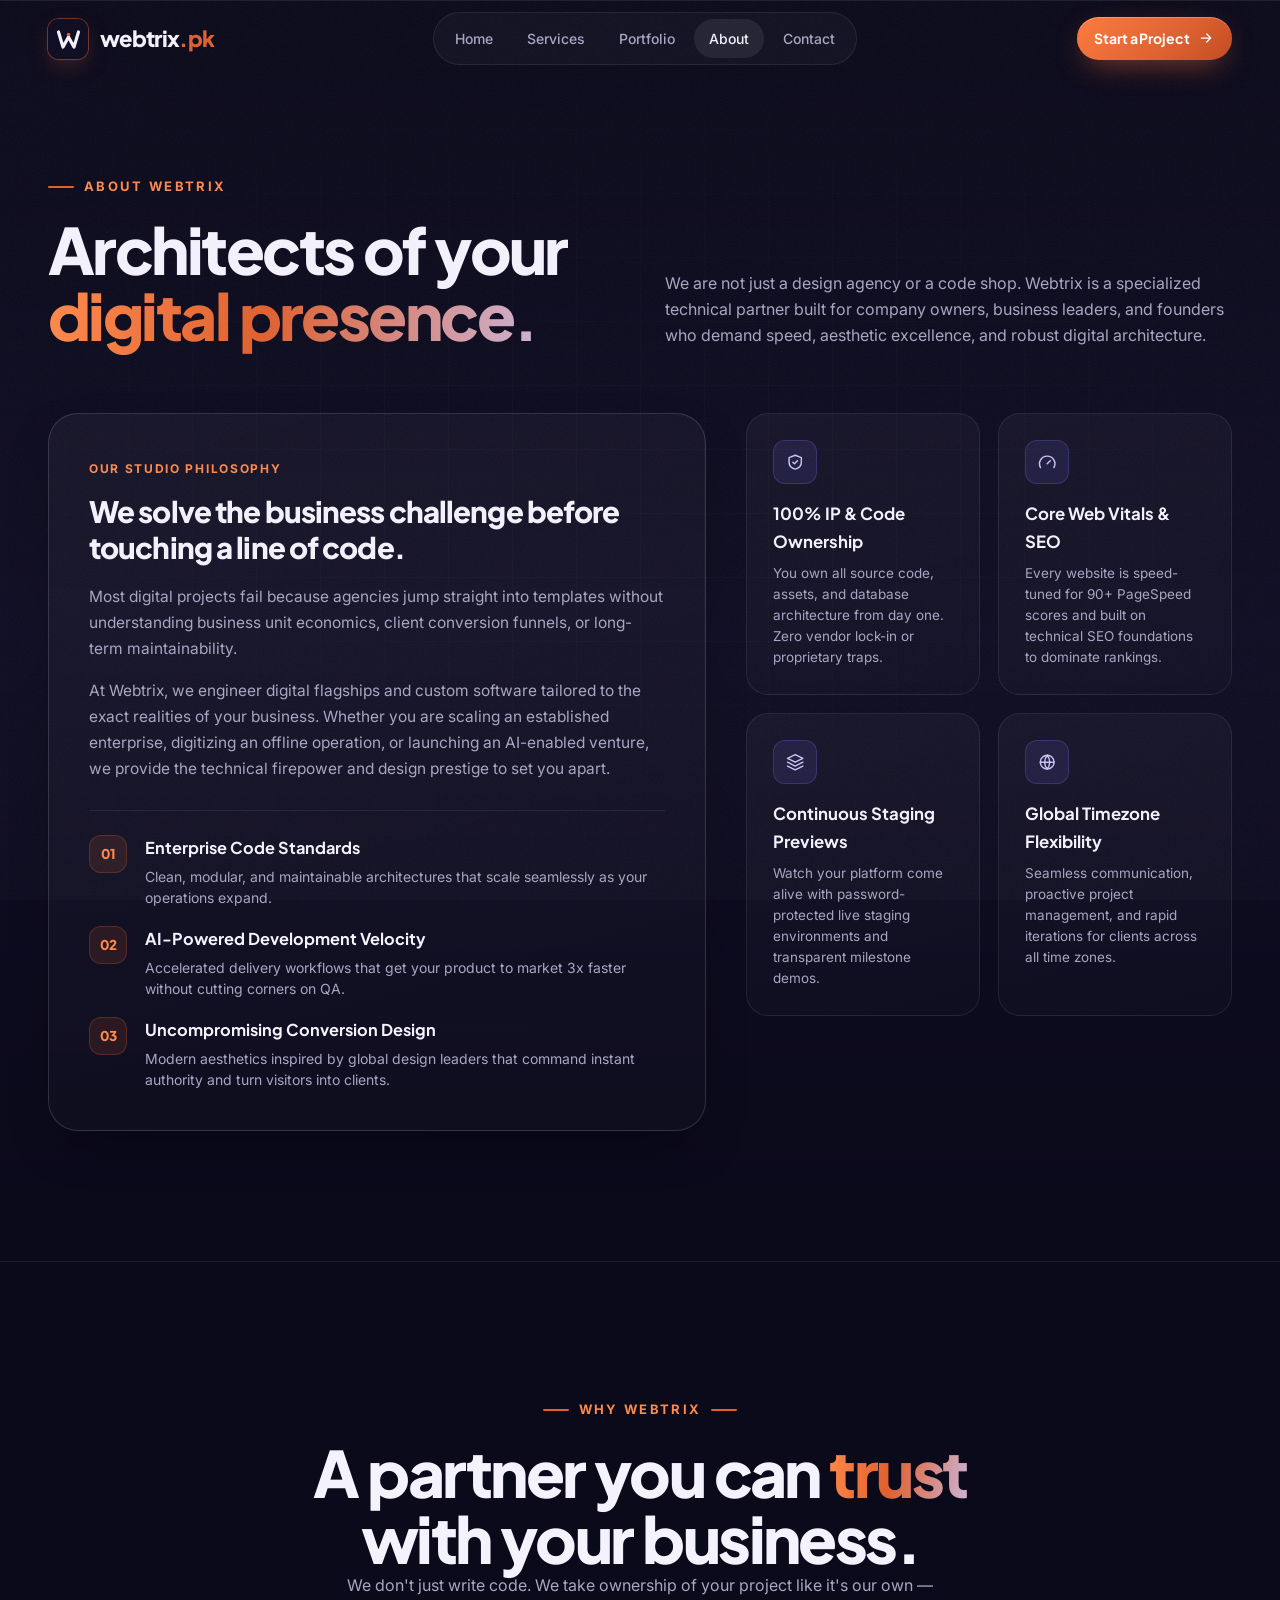
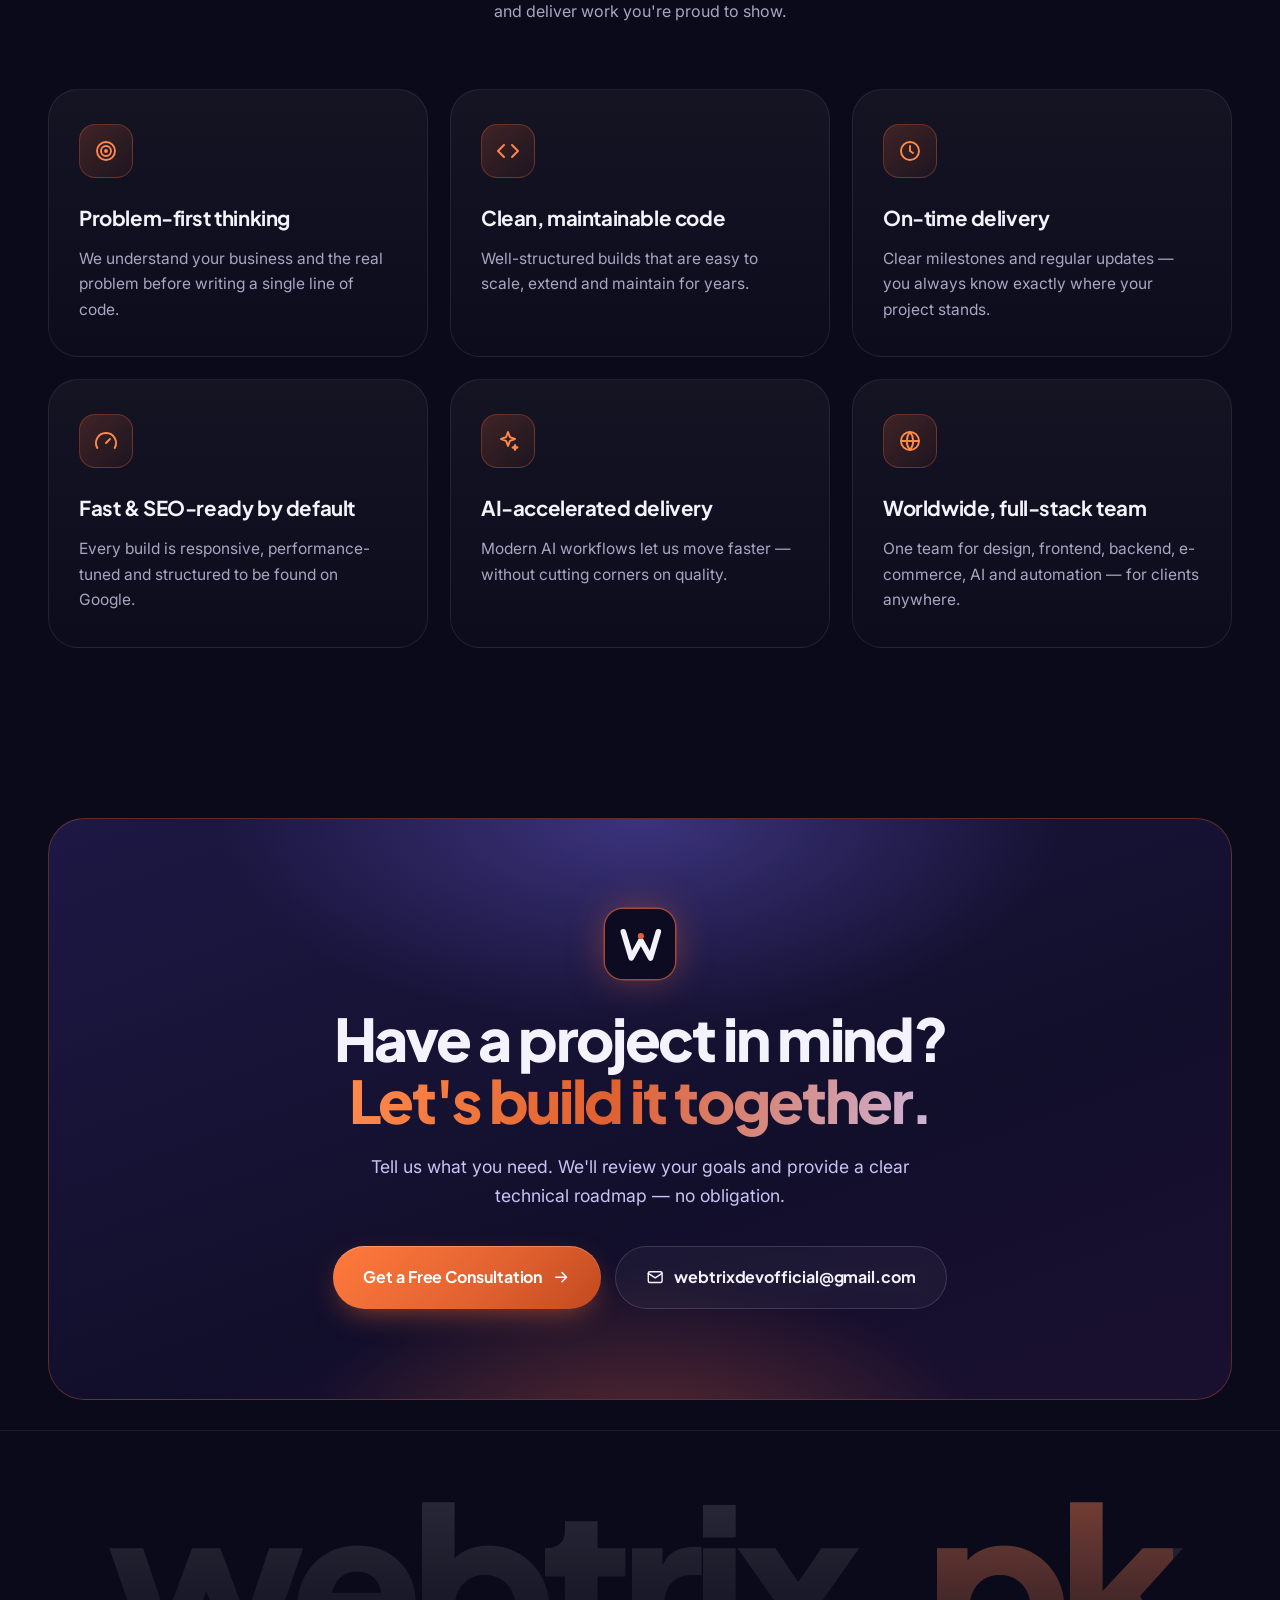
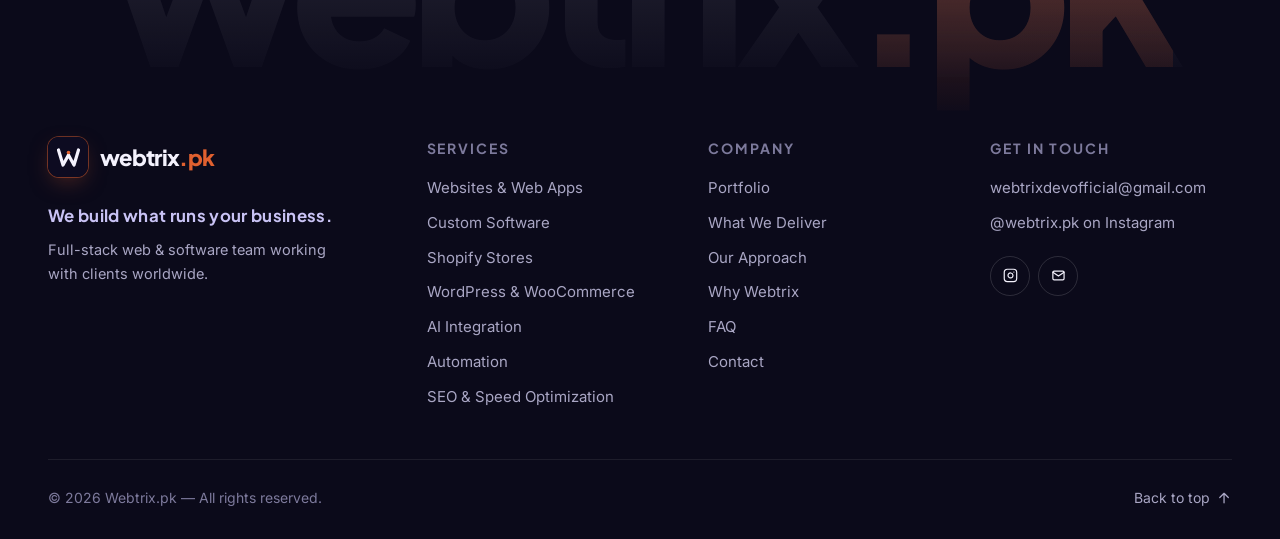
==== about.html @ 84d77b58 "hello" ====
<!DOCTYPE html>
<html lang="en">
<head>
  <meta charset="UTF-8" />
  <meta name="viewport" content="width=device-width, initial-scale=1.0" />
  <title>About Webtrix — Who We Are &amp; How We Work | Webtrix.pk</title>
  <meta name="description" content="Webtrix is a full-stack web, software and AI team from Pakistan serving clients worldwide. Problem-first thinking, clean code and on-time delivery." />
  <meta name="theme-color" content="#0B0A1A" />

  <!-- Open Graph -->
  <meta property="og:title" content="About Webtrix.pk" />
  <meta property="og:description" content="Webtrix is a full-stack web, software and AI team from Pakistan serving clients worldwide. Problem-first thinking, clean code and on-time delivery." />
  <meta property="og:image" content="assets/webtrix-lockup.png" />
  <meta property="og:type" content="website" />

  <link rel="icon" type="image/png" href="assets/webtrix-icon.png" />
  <link rel="apple-touch-icon" href="assets/webtrix-icon.png" />

  <link rel="preconnect" href="https://fonts.googleapis.com" />
  <link rel="preconnect" href="https://fonts.gstatic.com" crossorigin />
  <link href="https://fonts.googleapis.com/css2?family=Inter:wght@400;500;600;700&family=Plus+Jakarta+Sans:wght@500;600;700;800&display=swap" rel="stylesheet" />

  <link rel="stylesheet" href="css/style.css?v=9.0" />

</head>
<body>
  <!-- Reusable SVG symbols -->
  <svg width="0" height="0" style="position:absolute" aria-hidden="true">
    <symbol id="logo" viewBox="0 0 1000 1000">
      <rect width="1000" height="1000" rx="210" fill="#0D0B21" />
      <path d="M262 325 L375 700 L512 450 L650 700 L762 325" fill="none" stroke="#F4F2FD" stroke-width="80" stroke-linecap="round" stroke-linejoin="round" />
      <circle cx="512" cy="387" r="44" fill="#E0602F" />
    </symbol>
    <symbol id="i-check" viewBox="0 0 24 24"><path d="M20 6 9 17l-5-5" /></symbol>
    <symbol id="i-arrow" viewBox="0 0 24 24"><path d="M5 12h14M13 6l6 6-6 6" /></symbol>
    <symbol id="i-arrow-ur" viewBox="0 0 24 24"><path d="M7 17 17 7M8 7h9v9" /></symbol>
    <symbol id="i-web" viewBox="0 0 24 24"><rect x="2" y="4" width="20" height="13" rx="2" /><path d="M8 21h8M12 17v4" /></symbol>
    <symbol id="i-code" viewBox="0 0 24 24"><path d="m16 18 6-6-6-6M8 6l-6 6 6 6" /></symbol>
    <symbol id="i-bag" viewBox="0 0 24 24"><path d="M6 2 3 6v14a2 2 0 0 0 2 2h14a2 2 0 0 0 2-2V6l-3-4z" /><path d="M3 6h18M16 10a4 4 0 0 1-8 0" /></symbol>
    <symbol id="i-layout" viewBox="0 0 24 24"><rect x="3" y="3" width="18" height="18" rx="2" /><path d="M3 9h18M9 21V9" /></symbol>
    <symbol id="i-ai" viewBox="0 0 24 24"><path d="M12 3l1.9 5.1L19 10l-5.1 1.9L12 17l-1.9-5.1L5 10l5.1-1.9z" /><path d="M19 16l.7 1.8 1.8.7-1.8.7L19 21l-.7-1.8-1.8-.7 1.8-.7z" /></symbol>
    <symbol id="i-zap" viewBox="0 0 24 24"><path d="M13 2 3 14h9l-1 8 10-12h-9l1-8z" /></symbol>
    <symbol id="i-gauge" viewBox="0 0 24 24"><path d="M12 14l4-4" /><path d="M3.3 19a10 10 0 1 1 17.4 0" /></symbol>
    <symbol id="i-target" viewBox="0 0 24 24"><circle cx="12" cy="12" r="9" /><circle cx="12" cy="12" r="5" /><circle cx="12" cy="12" r="1" /></symbol>
    <symbol id="i-clock" viewBox="0 0 24 24"><circle cx="12" cy="12" r="9" /><path d="M12 7v5l3 2" /></symbol>
    <symbol id="i-globe" viewBox="0 0 24 24"><circle cx="12" cy="12" r="9" /><path d="M3 12h18M12 3a14 14 0 0 1 0 18M12 3a14 14 0 0 0 0 18" /></symbol>
    <symbol id="i-shield" viewBox="0 0 24 24"><path d="M12 3 4 6v6c0 5 3.5 8 8 9 4.5-1 8-4 8-9V6z" /><path d="m9 12 2 2 4-4" /></symbol>
    <symbol id="i-rocket" viewBox="0 0 24 24"><path d="M5 15c-1.5 1.5-2 5-2 5s3.5-.5 5-2" /><path d="M9 12a17 17 0 0 1 9-9c1 0 3 2 3 3a17 17 0 0 1-9 9z" /><path d="M9 12H5l2-4h5M12 15v4l4-2v-5" /></symbol>
    <symbol id="i-chat" viewBox="0 0 24 24"><path d="M21 12a8 8 0 0 1-11.6 7.1L4 20l1-4.6A8 8 0 1 1 21 12z" /></symbol>
    <symbol id="i-mail" viewBox="0 0 24 24"><rect x="3" y="5" width="18" height="14" rx="2" /><path d="m3 7 9 6 9-6" /></symbol>
    <symbol id="i-pin" viewBox="0 0 24 24"><path d="M12 22s7-6.5 7-12a7 7 0 1 0-14 0c0 5.5 7 12 7 12z" /><circle cx="12" cy="10" r="2.5" /></symbol>
    <symbol id="i-plus" viewBox="0 0 24 24"><path d="M12 5v14M5 12h14" /></symbol>
    <symbol id="i-layers" viewBox="0 0 24 24"><path d="m12 2 10 5-10 5L2 7z" /><path d="m2 17 10 5 10-5M2 12l10 5 10-5" /></symbol>
    <symbol id="i-instagram" viewBox="0 0 24 24"><rect x="2" y="2" width="20" height="20" rx="5" ry="5" /><path d="M16 11.37A4 4 0 1 1 12.63 8 4 4 0 0 1 16 11.37z" /><line x1="17.5" y1="6.5" x2="17.51" y2="6.5" /></symbol>
  </svg>

  <div class="noise" aria-hidden="true"></div>
  <div class="cursor-glow" aria-hidden="true"></div>

  <!-- ================= NAVIGATION ================= -->
  <header class="nav" id="nav">
    <div class="container nav-inner">
      <a href="index.html" class="brand" aria-label="Webtrix.pk home">
        <svg class="brand-mark"><use href="#logo" /></svg>
        <span class="brand-name">webtrix<span class="accent">.pk</span></span>
      </a>

      <nav class="nav-links" aria-label="Primary">
        <a href="index.html">Home</a>
        <a href="services.html">Services</a>
        <a href="portfolio.html">Portfolio</a>
        <a href="about.html" class="active" aria-current="page">About</a>
        <a href="contact.html">Contact</a>
      </nav>

      <a href="contact.html" class="btn btn-primary btn-sm nav-cta magnetic">
        Start a Project
        <svg class="i"><use href="#i-arrow" /></svg>
      </a>

      <button class="menu-toggle" id="menuToggle" aria-label="Open menu" aria-expanded="false" aria-controls="mobileMenu">
        <span></span><span></span>
      </button>
    </div>
  </header>

  <!-- Mobile menu -->
  <div class="mobile-menu" id="mobileMenu" aria-hidden="true">
    <nav aria-label="Mobile">
      <a href="index.html"><span>01</span>Home</a>
      <a href="services.html"><span>02</span>Services</a>
      <a href="portfolio.html"><span>03</span>Portfolio</a>
      <a href="about.html" class="active" aria-current="page"><span>04</span>About Us</a>
      <a href="contact.html"><span>05</span>Contact</a>
    </nav>
    <a href="contact.html" class="btn btn-primary btn-lg">Start Your Project <svg class="i"><use href="#i-arrow" /></svg></a>
  </div>

  <main id="top">
    <!-- ================= ABOUT / INTRODUCTION ================= -->
    <section class="section page-top about-section" id="about">
      <div class="hero-bg page-bg" aria-hidden="true">
        <div class="aurora-beam"></div>
        <div class="grid-lines"></div>
        <div class="hero-radial-mask"></div>
      </div>
      <div class="container">
        <div class="section-head split">
          <div>
            <span class="kicker reveal">About Webtrix</span>
            <h1 class="section-title reveal" data-delay="1">Architects of your <span class="text-gradient">digital presence.</span></h1>
          </div>
          <p class="section-lead reveal" data-delay="2">
            We are not just a design agency or a code shop. Webtrix is a specialized technical partner built for company owners, business leaders, and founders who demand speed, aesthetic excellence, and robust digital architecture.
          </p>
        </div>

        <div class="about-grid">
          <div class="about-story reveal">
            <div class="story-tag">Our Studio Philosophy</div>
            <h3>We solve the business challenge before touching a line of code.</h3>
            <p>
              Most digital projects fail because agencies jump straight into templates without understanding business unit economics, client conversion funnels, or long-term maintainability.
            </p>
            <p>
              At Webtrix, we engineer digital flagships and custom software tailored to the exact realities of your business. Whether you are scaling an established enterprise, digitizing an offline operation, or launching an AI-enabled venture, we provide the technical firepower and design prestige to set you apart.
            </p>

            <div class="about-pillars">
              <div class="pillar-item">
                <div class="pillar-num">01</div>
                <div>
                  <strong>Enterprise Code Standards</strong>
                  <p>Clean, modular, and maintainable architectures that scale seamlessly as your operations expand.</p>
                </div>
              </div>
              <div class="pillar-item">
                <div class="pillar-num">02</div>
                <div>
                  <strong>AI-Powered Development Velocity</strong>
                  <p>Accelerated delivery workflows that get your product to market 3x faster without cutting corners on QA.</p>
                </div>
              </div>
              <div class="pillar-item">
                <div class="pillar-num">03</div>
                <div>
                  <strong>Uncompromising Conversion Design</strong>
                  <p>Modern aesthetics inspired by global design leaders that command instant authority and turn visitors into clients.</p>
                </div>
              </div>
            </div>
          </div>

          <div class="about-cards reveal" data-delay="1">
            <div class="about-card">
              <div class="ac-icon"><svg class="i"><use href="#i-shield" /></svg></div>
              <h4>100% IP &amp; Code Ownership</h4>
              <p>You own all source code, assets, and database architecture from day one. Zero vendor lock-in or proprietary traps.</p>
            </div>
            <div class="about-card">
              <div class="ac-icon"><svg class="i"><use href="#i-gauge" /></svg></div>
              <h4>Core Web Vitals &amp; SEO</h4>
              <p>Every website is speed-tuned for 90+ PageSpeed scores and built on technical SEO foundations to dominate rankings.</p>
            </div>
            <div class="about-card">
              <div class="ac-icon"><svg class="i"><use href="#i-layers" /></svg></div>
              <h4>Continuous Staging Previews</h4>
              <p>Watch your platform come alive with password-protected live staging environments and transparent milestone demos.</p>
            </div>
            <div class="about-card">
              <div class="ac-icon"><svg class="i"><use href="#i-globe" /></svg></div>
              <h4>Global Timezone Flexibility</h4>
              <p>Seamless communication, proactive project management, and rapid iterations for clients across all time zones.</p>
            </div>
          </div>
        </div>
      </div>
    </section>

    <!-- ================= WHY WEBTRIX ================= -->
    <section class="section why" id="why">
      <div class="container">
        <div class="section-head center">
          <span class="kicker reveal">Why Webtrix</span>
          <h2 class="section-title reveal" data-delay="1">A partner you can <span class="text-gradient">trust</span><br />with your business.</h2>
          <p class="section-lead reveal" data-delay="2">We don't just write code. We take ownership of your project like it's our own — and deliver work you're proud to show.</p>
        </div>

        <div class="why-grid">
          <div class="why-card reveal">
            <div class="why-icon"><svg class="i"><use href="#i-target" /></svg></div>
            <h3>Problem-first thinking</h3>
            <p>We understand your business and the real problem before writing a single line of code.</p>
          </div>
          <div class="why-card reveal" data-delay="1">
            <div class="why-icon"><svg class="i"><use href="#i-code" /></svg></div>
            <h3>Clean, maintainable code</h3>
            <p>Well-structured builds that are easy to scale, extend and maintain for years.</p>
          </div>
          <div class="why-card reveal" data-delay="2">
            <div class="why-icon"><svg class="i"><use href="#i-clock" /></svg></div>
            <h3>On-time delivery</h3>
            <p>Clear milestones and regular updates — you always know exactly where your project stands.</p>
          </div>
          <div class="why-card reveal">
            <div class="why-icon"><svg class="i"><use href="#i-gauge" /></svg></div>
            <h3>Fast &amp; SEO-ready by default</h3>
            <p>Every build is responsive, performance-tuned and structured to be found on Google.</p>
          </div>
          <div class="why-card reveal" data-delay="1">
            <div class="why-icon"><svg class="i"><use href="#i-ai" /></svg></div>
            <h3>AI-accelerated delivery</h3>
            <p>Modern AI workflows let us move faster — without cutting corners on quality.</p>
          </div>
          <div class="why-card reveal" data-delay="2">
            <div class="why-icon"><svg class="i"><use href="#i-globe" /></svg></div>
            <h3>Worldwide, full-stack team</h3>
            <p>One team for design, frontend, backend, e-commerce, AI and automation — for clients anywhere.</p>
          </div>
        </div>
      </div>
    </section>

    <!-- ================= CTA BAND ================= -->
    <section class="cta-band">
      <div class="container">
        <div class="cta-box reveal">
          <div class="cta-glow" aria-hidden="true"></div>
          <svg class="cta-logo" aria-hidden="true"><use href="#logo" /></svg>
          <h2>Have a project in mind?<br /><span class="text-gradient">Let's build it together.</span></h2>
          <p>Tell us what you need. We'll review your goals and provide a clear technical roadmap — no obligation.</p>
          <div class="cta-actions">
            <a href="contact.html" class="btn btn-primary btn-lg magnetic">Get a Free Consultation <svg class="i"><use href="#i-arrow" /></svg></a>
            <a href="mailto:webtrixdevofficial@gmail.com" class="btn btn-ghost btn-lg"><svg class="i"><use href="#i-mail" /></svg> webtrixdevofficial@gmail.com</a>
          </div>
        </div>
      </div>
    </section>
  </main>

  <a href="contact.html" class="btn btn-primary btn-lg mobile-cta">Start Your Project <svg class="i"><use href="#i-arrow" /></svg></a>

  <!-- ================= FOOTER ================= -->
  <footer class="footer">
    <div class="container">
      <div class="footer-big" aria-hidden="true">webtrix<span>.pk</span></div>

      <div class="footer-grid">
        <div class="footer-brand">
          <a href="index.html" class="brand">
            <svg class="brand-mark"><use href="#logo" /></svg>
            <span class="brand-name">webtrix<span class="accent">.pk</span></span>
          </a>
          <p class="footer-tagline">We build what runs your business.</p>
          <p class="footer-text">Full-stack web &amp; software team working with clients worldwide.</p>
        </div>

        <div class="footer-col">
          <h4>Services</h4>
          <a href="services.html#svc-web">Websites &amp; Web Apps</a>
          <a href="services.html#svc-software">Custom Software</a>
          <a href="services.html#svc-shopify">Shopify Stores</a>
          <a href="services.html#svc-wordpress">WordPress &amp; WooCommerce</a>
          <a href="services.html#svc-ai">AI Integration</a>
          <a href="services.html#svc-automation">Automation</a>
          <a href="services.html#svc-seo">SEO &amp; Speed Optimization</a>
        </div>

        <div class="footer-col">
          <h4>Company</h4>
          <a href="portfolio.html">Portfolio</a>
          <a href="index.html#deliver">What We Deliver</a>
          <a href="services.html#approach">Our Approach</a>
          <a href="#why">Why Webtrix</a>
          <a href="contact.html#faq">FAQ</a>
          <a href="contact.html">Contact</a>
        </div>

        <div class="footer-col">
          <h4>Get in touch</h4>
          <a href="mailto:webtrixdevofficial@gmail.com">webtrixdevofficial@gmail.com</a>
          <a href="https://www.instagram.com/webtrix.pk?utm_source=ig_web_button_share_sheet&amp;stkn=ZDNlZDc0MzIxNw==" target="_blank" rel="noopener">@webtrix.pk on Instagram</a>
          <div class="socials">
            <a href="https://www.instagram.com/webtrix.pk?utm_source=ig_web_button_share_sheet&amp;stkn=ZDNlZDc0MzIxNw==" target="_blank" rel="noopener" aria-label="Webtrix on Instagram"><svg class="i"><use href="#i-instagram" /></svg></a>
            <a href="mailto:webtrixdevofficial@gmail.com" aria-label="Email Webtrix"><svg class="i"><use href="#i-mail" /></svg></a>
          </div>
        </div>
      </div>

      <div class="footer-bottom">
        <p>© <span id="year">2026</span> Webtrix.pk — All rights reserved.</p>
        <a href="#top" class="to-top">Back to top <svg class="i"><use href="#i-arrow-ur" /></svg></a>
      </div>
    </div>
  </footer>

  <!-- ================= DIRECT EMAIL ACTION MODAL ================= -->
  <div class="email-modal" id="emailModal" role="dialog" aria-modal="true" aria-labelledby="emTitle" aria-hidden="true">
    <div class="em-backdrop" id="emBackdrop"></div>
    <div class="em-dialog">
      <button class="em-close" id="emClose" aria-label="Close dialog">
        <svg class="i"><use href="#i-plus" /></svg>
      </button>

      <div class="em-header">
        <div class="em-icon">
          <svg class="i"><use href="#i-mail" /></svg>
        </div>
        <h3 id="emTitle">Contact Webtrix via Email</h3>
        <p class="em-email-text" id="emTargetEmail">webtrixdevofficial@gmail.com</p>
      </div>

      <div class="em-options">
        <a id="emGmailBtn" href="https://mail.google.com/mail/?view=cm&fs=1&to=webtrixdevofficial@gmail.com&su=Project%20Inquiry%20%E2%80%94%20Webtrix.pk" target="_blank" rel="noopener" class="em-btn em-btn-primary">
          <div class="em-btn-icon-wrap gmail">
            <svg class="em-btn-icon" viewBox="0 0 24 24" fill="currentColor"><path d="M20 4H4c-1.1 0-1.99.9-1.99 2L2 18c0 1.1.9 2 2 2h16c1.1 0 2-.9 2-2V6c0-1.1-.9-2-2-2zm0 4l-8 5-8-5V6l8 5 8-5v2z"/></svg>
          </div>
          <div class="em-btn-body">
            <strong>Open in Gmail (Web)</strong>
            <small>Directly compose message in your browser</small>
          </div>
          <svg class="i em-arrow"><use href="#i-arrow" /></svg>
        </a>

        <button type="button" id="emCopyBtn" class="em-btn em-btn-secondary">
          <div class="em-btn-icon-wrap copy">
            <svg class="em-btn-icon" viewBox="0 0 24 24" fill="none" stroke="currentColor" stroke-width="2"><rect x="9" y="9" width="13" height="13" rx="2" ry="2"></rect><path d="M5 15H4a2 2 0 0 1-2-2V4a2 2 0 0 1 2-2h9a2 2 0 0 1 2 2v1"></path></svg>
          </div>
          <div class="em-btn-body">
            <strong id="emCopyText">Copy Email Address</strong>
            <small>webtrixdevofficial@gmail.com</small>
          </div>
          <span class="copy-badge" id="emCopyBadge">Copy</span>
        </button>

        <a id="emDefaultBtn" href="mailto:webtrixdevofficial@gmail.com" class="em-btn em-btn-ghost">
          <div class="em-btn-icon-wrap client">
            <svg class="em-btn-icon" viewBox="0 0 24 24" fill="none" stroke="currentColor" stroke-width="2"><path d="M4 4h16c1.1 0 2 .9 2 2v12c0 1.1-.9 2-2 2H4c-1.1 0-2-.9-2-2V6c0-1.1.9-2 2-2z"></path><polyline points="22,6 12,13 2,6"></polyline></svg>
          </div>
          <div class="em-btn-body">
            <strong>Open Desktop Email Client</strong>
            <small>Outlook, Windows Mail, or Apple Mail</small>
          </div>
          <svg class="i em-arrow"><use href="#i-arrow" /></svg>
        </a>
      </div>
    </div>
  </div>

  <script src="js/main.js?v=9.0"></script>
</body>
</html>
---- css/style.css ----
/* =========================================================
   Webtrix.pk — Agency Website
   Brand: deep navy · off-white · signature orange · violet glow
   ========================================================= */

:root {
  --bg: #0B0A1A;
  --bg-2: #100E24;
  --bg-3: #15122E;
  --surface: rgba(255, 255, 255, 0.035);
  --surface-2: rgba(255, 255, 255, 0.06);
  --border: rgba(255, 255, 255, 0.08);
  --border-2: rgba(255, 255, 255, 0.14);

  --text: #F4F2FD;
  --muted: #A9A6C4;
  --muted-2: #7D7A9C;
  --lilac: #C9C3F5;

  --orange: #E0602F;
  --orange-2: #FF8A4C;
  --violet: #7B6CF6;
  --violet-deep: #2E2A6B;

  --grad: linear-gradient(100deg, #FF8A4C 0%, #E0602F 45%, #C9C3F5 110%);
  --grad-btn: linear-gradient(135deg, #FF7A3D 0%, #E0602F 60%, #C24A1F 100%);

  --radius: 22px;
  --radius-lg: 30px;
  --container: 1240px;

  --f-head: "Plus Jakarta Sans", "Inter", system-ui, sans-serif;
  --f-body: "Inter", system-ui, -apple-system, "Segoe UI", sans-serif;

  --ease: cubic-bezier(.2, .7, .2, 1);
  --nav-h: 78px;
}

*, *::before, *::after { box-sizing: border-box; margin: 0; padding: 0; }

html { scroll-behavior: smooth; scroll-padding-top: calc(var(--nav-h) + 16px); }

body {
  font-family: var(--f-body);
  background: var(--bg);
  color: var(--text);
  font-size: 16px;
  line-height: 1.65;
  -webkit-font-smoothing: antialiased;
  overflow-x: hidden;
}

img, svg { display: block; max-width: 100%; }
a { color: inherit; text-decoration: none; }
button { font: inherit; color: inherit; background: none; border: 0; cursor: pointer; }
ul { list-style: none; }

::selection { background: var(--orange); color: #fff; }

.container { width: 100%; max-width: var(--container); margin: 0 auto; padding: 0 28px; }

.i {
  width: 1.15em; height: 1.15em; flex-shrink: 0;
  fill: none; stroke: currentColor; stroke-width: 1.9;
  stroke-linecap: round; stroke-linejoin: round;
}

.text-gradient {
  background: var(--grad);
  -webkit-background-clip: text; background-clip: text;
  color: transparent;
}

.accent { color: var(--orange); }

/* Grain overlay */
.noise {
  position: fixed; inset: 0; pointer-events: none; z-index: 1000; opacity: .05;
  background-image: url("data:image/svg+xml;utf8,<svg xmlns='http://www.w3.org/2000/svg' width='160' height='160'><filter id='n'><feTurbulence type='fractalNoise' baseFrequency='.85' numOctaves='3' stitchTiles='stitch'/></filter><rect width='100%' height='100%' filter='url(%23n)'/></svg>");
}

/* Cursor glow (desktop) */
.cursor-glow {
  position: fixed; top: 0; left: 0; width: 520px; height: 520px; border-radius: 50%;
  pointer-events: none; z-index: 0; opacity: 0; transition: opacity .4s;
  background: radial-gradient(circle, rgba(123, 108, 246, .13) 0%, transparent 60%);
  transform: translate(-50%, -50%);
}
body.has-cursor .cursor-glow { opacity: 1; }

/* ================= BUTTONS ================= */
.btn {
  display: inline-flex; align-items: center; justify-content: center; gap: .6em;
  font-family: var(--f-head); font-weight: 700; letter-spacing: -.005em;
  padding: .95em 1.6em; border-radius: 999px; font-size: 15px;
  transition: transform .35s var(--ease), box-shadow .35s var(--ease), background .3s, border-color .3s, color .3s;
  white-space: nowrap; position: relative; isolation: isolate;
}
.btn .i { transition: transform .35s var(--ease); }
.btn:hover .i { transform: translateX(4px); }
.btn-sm { padding: .72em 1.25em; font-size: 14px; }
.btn-lg { padding: 1.1em 1.9em; font-size: 16px; }
.btn-block { width: 100%; }

.btn-primary {
  background: var(--grad-btn); color: #fff;
  box-shadow: 0 10px 30px -10px rgba(224, 96, 47, .7), inset 0 1px 0 rgba(255, 255, 255, .25);
}
.btn-primary:hover { box-shadow: 0 18px 44px -12px rgba(224, 96, 47, .85), inset 0 1px 0 rgba(255, 255, 255, .3); }

.btn-ghost {
  background: rgba(255, 255, 255, .04); border: 1px solid var(--border-2); color: var(--text);
  backdrop-filter: blur(8px);
}
.btn-ghost:hover { background: rgba(255, 255, 255, .09); border-color: rgba(255, 255, 255, .28); }

/* ================= NAV ================= */
.nav {
  position: fixed; top: 0; left: 0; right: 0; z-index: 100;
  height: var(--nav-h); display: flex; align-items: center;
  transition: background .4s, border-color .4s, height .4s, backdrop-filter .4s;
  border-bottom: 1px solid transparent;
}
.nav.scrolled {
  background: rgba(11, 10, 26, .72);
  backdrop-filter: blur(18px) saturate(140%); -webkit-backdrop-filter: blur(18px) saturate(140%);
  border-bottom-color: var(--border);
  height: 68px;
}
.nav-inner { display: flex; align-items: center; justify-content: space-between; gap: 24px; }

.brand { display: inline-flex; align-items: center; gap: 12px; }
.brand-mark {
  width: 40px; height: 40px; border-radius: 11px;
  box-shadow: 0 0 0 1px rgba(224, 96, 47, .45), 0 8px 24px -8px rgba(224, 96, 47, .5);
}
.brand-name { font-family: var(--f-head); font-weight: 800; font-size: 22px; letter-spacing: -.03em; }

.nav-links { display: flex; gap: 4px; padding: 6px; border-radius: 999px; background: rgba(255, 255, 255, .03); border: 1px solid var(--border); }
.nav-links a {
  font-size: 14px; font-weight: 500; color: var(--muted);
  padding: 8px 15px; border-radius: 999px; transition: color .25s, background .25s;
}
.nav-links a:hover { color: var(--text); }
.nav-links a.active { color: var(--text); background: rgba(255, 255, 255, .08); }

.menu-toggle { display: none; width: 46px; height: 46px; border-radius: 50%; border: 1px solid var(--border-2); position: relative; z-index: 120; }
.menu-toggle span { position: absolute; left: 13px; right: 13px; height: 2px; background: var(--text); border-radius: 2px; transition: transform .35s var(--ease), top .35s var(--ease); }
.menu-toggle span:first-child { top: 18px; }
.menu-toggle span:last-child { top: 26px; }
.menu-open .menu-toggle span:first-child { top: 22px; transform: rotate(45deg); }
.menu-open .menu-toggle span:last-child { top: 22px; transform: rotate(-45deg); }

.mobile-menu {
  position: fixed; inset: 0; z-index: 99; background: rgba(11, 10, 26, .97);
  backdrop-filter: blur(20px);
  display: flex; flex-direction: column; justify-content: center; gap: 40px; padding: 100px 28px 40px;
  opacity: 0; visibility: hidden; transition: opacity .4s var(--ease), visibility .4s;
}
.menu-open .mobile-menu { opacity: 1; visibility: visible; }
.mobile-menu nav { display: flex; flex-direction: column; }
.mobile-menu nav a {
  font-family: var(--f-head); font-size: clamp(28px, 7vw, 40px); font-weight: 700; letter-spacing: -.03em;
  padding: 12px 0; border-bottom: 1px solid var(--border); display: flex; align-items: baseline; gap: 16px;
  transform: translateY(20px); opacity: 0; transition: transform .5s var(--ease), opacity .5s, color .2s;
}
.mobile-menu nav a span { font-size: 13px; color: var(--orange); font-weight: 600; }
.mobile-menu nav a:hover { color: var(--orange-2); }
.mobile-menu nav a.active { color: var(--orange-2); }
.menu-open .mobile-menu nav a { transform: none; opacity: 1; }
.menu-open .mobile-menu nav a:nth-child(2) { transition-delay: .05s; }
.menu-open .mobile-menu nav a:nth-child(3) { transition-delay: .1s; }
.menu-open .mobile-menu nav a:nth-child(4) { transition-delay: .15s; }
.menu-open .mobile-menu nav a:nth-child(5) { transition-delay: .2s; }
.menu-open .mobile-menu nav a:nth-child(6) { transition-delay: .25s; }

/* ================= HERO ================= */
.hero { position: relative; padding: calc(var(--nav-h) + 70px) 0 60px; overflow: hidden; }

/* Aurora & Vibrant Multi-Color Background */
.hero-bg { position: absolute; inset: 0; z-index: -1; pointer-events: none; overflow: hidden; }

.aurora-beam {
  position: absolute; top: -140px; left: 50%; transform: translateX(-50%);
  width: 950px; height: 550px;
  background: radial-gradient(ellipse 65% 45% at 50% 0%, rgba(123, 108, 246, 0.48), rgba(0, 242, 254, 0.18) 45%, transparent 75%);
  filter: blur(45px); pointer-events: none;
  animation: beamPulse 9s ease-in-out infinite alternate;
}
@keyframes beamPulse {
  0% { opacity: 0.7; transform: translateX(-50%) scale(0.95); }
  100% { opacity: 1; transform: translateX(-50%) scale(1.08); }
}

.aurora-glow {
  position: absolute; border-radius: 50%; filter: blur(85px); pointer-events: none; will-change: transform, opacity;
}

/* Emitter 1: Radiant Ultraviolet / Indigo */
.aurora-1 {
  width: 720px; height: 600px; top: -100px; left: 25%;
  background: radial-gradient(circle, rgba(139, 92, 246, 0.58) 0%, rgba(99, 102, 241, 0.35) 45%, transparent 70%);
  animation: auroraMorph1 14s ease-in-out infinite alternate;
}

/* Emitter 2: Solar Flame / Sunset Tangerine */
.aurora-2 {
  width: 660px; height: 560px; bottom: -80px; left: 2%;
  background: radial-gradient(circle, rgba(255, 94, 58, 0.48) 0%, rgba(255, 160, 58, 0.28) 45%, transparent 70%);
  animation: auroraMorph2 16s ease-in-out infinite alternate;
}

/* Emitter 3: Electric Cyber Cyan */
.aurora-3 {
  width: 620px; height: 540px; top: 8%; right: -6%;
  background: radial-gradient(circle, rgba(0, 242, 254, 0.42) 0%, rgba(79, 172, 254, 0.22) 50%, transparent 70%);
  animation: auroraMorph3 18s ease-in-out infinite alternate;
}

/* Emitter 4: Deep Magenta & Purple Accent */
.aurora-4 {
  width: 520px; height: 460px; bottom: 8%; right: 22%;
  background: radial-gradient(circle, rgba(236, 72, 153, 0.35) 0%, rgba(168, 85, 247, 0.22) 50%, transparent 70%);
  animation: auroraMorph4 13s ease-in-out infinite alternate;
}

@keyframes auroraMorph1 {
  0% { transform: translate(0, 0) scale(1); }
  50% { transform: translate(-70px, 50px) scale(1.15) rotate(15deg); }
  100% { transform: translate(50px, -30px) scale(0.95) rotate(-10deg); }
}
@keyframes auroraMorph2 {
  0% { transform: translate(0, 0) scale(1); }
  50% { transform: translate(60px, -45px) scale(1.12) rotate(-20deg); }
  100% { transform: translate(-45px, 35px) scale(0.92) rotate(15deg); }
}
@keyframes auroraMorph3 {
  0% { transform: translate(0, 0) scale(1); }
  50% { transform: translate(-80px, -35px) scale(1.18) rotate(25deg); }
  100% { transform: translate(35px, 60px) scale(0.9) rotate(-15deg); }
}
@keyframes auroraMorph4 {
  0% { transform: translate(0, 0) scale(1); }
  50% { transform: translate(50px, 45px) scale(1.2); }
  100% { transform: translate(-60px, -25px) scale(0.85); }
}

.grid-lines {
  position: absolute; inset: 0;
  background-image: linear-gradient(rgba(255, 255, 255, .045) 1px, transparent 1px), linear-gradient(90deg, rgba(255, 255, 255, .045) 1px, transparent 1px);
  background-size: 64px 64px;
  mask-image: radial-gradient(ellipse 75% 65% at 50% 30%, #000 35%, transparent 85%);
  -webkit-mask-image: radial-gradient(ellipse 75% 65% at 50% 30%, #000 35%, transparent 85%);
}

.hero-radial-mask {
  position: absolute; inset: 0;
  background: radial-gradient(ellipse 85% 60% at 50% 15%, transparent 40%, var(--bg) 95%);
}

.bg-canvas {
  position: absolute; inset: 0; width: 100%; height: 100%; pointer-events: none; z-index: 0;
}

.hero-inner { display: grid; grid-template-columns: 1.12fr .88fr; gap: 40px; align-items: center; position: relative; z-index: 1; }

.hero-greeting {
  display: inline-flex;
  align-items: center;
  flex-wrap: wrap;
  gap: 12px;
  background: rgba(255, 255, 255, 0.05);
  border: 1px solid rgba(255, 255, 255, 0.13);
  border-radius: 999px;
  padding: 6px 18px 6px 8px;
  margin-bottom: 26px;
  backdrop-filter: blur(14px);
  -webkit-backdrop-filter: blur(14px);
  box-shadow: 0 10px 30px -10px rgba(0, 0, 0, 0.5), 0 0 25px -5px rgba(224, 96, 47, 0.25);
  transition: border-color 0.3s, box-shadow 0.3s, transform 0.3s;
}
.hero-greeting:hover {
  border-color: rgba(224, 96, 47, 0.45);
  box-shadow: 0 12px 35px -8px rgba(0, 0, 0, 0.6), 0 0 30px rgba(224, 96, 47, 0.35);
  transform: translateY(-1px);
}
.greeting-pill {
  font-size: 12px;
  font-weight: 700;
  letter-spacing: 0.04em;
  padding: 5px 13px;
  border-radius: 999px;
  background: linear-gradient(135deg, rgba(224, 96, 47, 0.95), rgba(123, 108, 246, 0.9));
  color: #fff;
  box-shadow: 0 2px 10px rgba(224, 96, 47, 0.4);
}
.greeting-status {
  font-size: 13.5px;
  font-weight: 500;
  color: var(--lilac);
  display: inline-flex;
  align-items: center;
  gap: 8px;
}
.pulse-dot { width: 8px; height: 8px; border-radius: 50%; background: #3DDC97; box-shadow: 0 0 0 0 rgba(61, 220, 151, .7); animation: pulse 2s infinite; }
@keyframes pulse { 70% { box-shadow: 0 0 0 10px rgba(61, 220, 151, 0); } 100% { box-shadow: 0 0 0 0 rgba(61, 220, 151, 0); } }

.hero-title {
  font-family: var(--f-head); font-weight: 800;
  font-size: clamp(2.9rem, 6.4vw, 5.7rem); line-height: 1.0; letter-spacing: -.045em;
  margin-bottom: 20px;
}

/* Shimmering Liquid Gradient Text */
.shimmer-text {
  background: linear-gradient(90deg, #FF7A3D 0%, #FFAA00 25%, #FFFFFF 50%, #7B6CF6 75%, #00F2FE 100%);
  background-size: 200% auto;
  -webkit-background-clip: text;
  background-clip: text;
  color: transparent;
  animation: textShimmer 4.5s linear infinite;
  display: inline-block;
}
@keyframes textShimmer {
  to { background-position: 200% center; }
}

.hero-cycler {
  display: inline-flex; align-items: center; gap: 12px;
  background: rgba(255, 255, 255, .05); border: 1px solid var(--border-2);
  border-radius: 999px; padding: 6px 16px 6px 8px; margin-bottom: 24px;
  backdrop-filter: blur(14px); -webkit-backdrop-filter: blur(14px);
  box-shadow: 0 10px 30px -10px rgba(0, 0, 0, .6), 0 0 25px -5px rgba(224, 96, 47, .2);
}
.cycler-badge {
  font-size: 11px; font-weight: 700; letter-spacing: .08em; text-transform: uppercase;
  padding: 4px 10px; border-radius: 999px; background: var(--grad-btn); color: #fff;
  box-shadow: 0 2px 10px rgba(224, 96, 47, .4);
}
.cycler-track {
  position: relative; display: inline-flex; height: 24px; overflow: hidden; min-width: 260px;
}
.cycler-item {
  position: absolute; left: 0; top: 0; white-space: nowrap; font-size: 14px; font-weight: 600;
  color: var(--lilac); opacity: 0; transform: translateY(100%);
  transition: opacity .45s var(--ease), transform .45s var(--ease); pointer-events: none;
}
.cycler-item.active { opacity: 1; transform: translateY(0); pointer-events: auto; }
.cycler-item.exit { opacity: 0; transform: translateY(-100%); }

.hero-sub { font-size: clamp(1.02rem, 1.3vw, 1.18rem); color: var(--muted); max-width: 560px; margin-bottom: 36px; }
.hero-actions { display: flex; flex-wrap: wrap; gap: 14px; margin-bottom: 36px; }

/* Radiant Glowing Button */
.btn-glow {
  box-shadow: 0 0 25px rgba(224, 96, 47, 0.5), 0 10px 35px -10px rgba(224, 96, 47, 0.7);
}
.btn-glow:hover {
  box-shadow: 0 0 45px rgba(224, 96, 47, 0.85), 0 15px 45px -10px rgba(224, 96, 47, 0.9), 0 0 30px rgba(123, 108, 246, 0.5);
}

.hero-trust { display: flex; flex-wrap: wrap; gap: 10px 22px; }
.hero-trust li { display: inline-flex; align-items: center; gap: 8px; font-size: 14px; color: var(--lilac); }
.hero-trust .i { color: var(--orange); width: 16px; height: 16px; stroke-width: 2.6; }

/* ================= DIGITAL PLATFORM POSTER SHOWCASE ================= */
.hero-poster-wrapper {
  position: relative;
  width: 100%;
  max-width: 560px;
  margin-left: auto;
  perspective: 1200px;
  z-index: 2;
}

.poster-glow-backdrop {
  position: absolute;
  inset: -24px;
  border-radius: 40px;
  background: radial-gradient(circle at 50% 25%, rgba(224, 96, 47, 0.4), rgba(123, 108, 246, 0.28) 45%, rgba(0, 242, 254, 0.18) 70%, transparent 82%);
  filter: blur(45px);
  z-index: 0;
  pointer-events: none;
  animation: posterGlowPulse 6s ease-in-out infinite alternate;
}
@keyframes posterGlowPulse {
  0% { transform: scale(0.95); opacity: 0.7; }
  100% { transform: scale(1.06); opacity: 1; }
}

.hero-poster {
  position: relative;
  z-index: 1;
  background: linear-gradient(165deg, rgba(22, 18, 50, 0.94) 0%, rgba(13, 10, 30, 0.98) 100%);
  border: 1px solid rgba(255, 255, 255, 0.15);
  border-radius: 24px;
  overflow: hidden;
  box-shadow: 0 40px 90px -20px rgba(0, 0, 0, 0.88),
              0 0 50px -10px rgba(224, 96, 47, 0.35),
              inset 0 1px 0 0 rgba(255, 255, 255, 0.22);
  backdrop-filter: blur(20px);
  -webkit-backdrop-filter: blur(20px);
  transform-style: preserve-3d;
  transition: transform 0.25s ease-out, box-shadow 0.3s ease;
}

.poster-bar {
  display: flex;
  align-items: center;
  justify-content: space-between;
  padding: 14px 20px;
  background: rgba(10, 8, 24, 0.88);
  border-bottom: 1px solid rgba(255, 255, 255, 0.08);
  gap: 12px;
}

.poster-dots {
  display: flex;
  gap: 7px;
  flex-shrink: 0;
}
.poster-dots i {
  width: 11px;
  height: 11px;
  border-radius: 50%;
  background: rgba(255, 255, 255, 0.18);
  display: block;
}
.poster-dots i:nth-child(1) { background: #FF5F56; box-shadow: 0 0 8px rgba(255, 95, 86, 0.7); }
.poster-dots i:nth-child(2) { background: #FFBD2E; box-shadow: 0 0 8px rgba(255, 189, 46, 0.7); }
.poster-dots i:nth-child(3) { background: #27C93F; box-shadow: 0 0 8px rgba(39, 201, 63, 0.7); }

.poster-url {
  display: inline-flex;
  align-items: center;
  gap: 8px;
  padding: 5px 14px;
  border-radius: 999px;
  background: rgba(255, 255, 255, 0.05);
  border: 1px solid rgba(255, 255, 255, 0.1);
  font-size: 12px;
  font-family: var(--f-mono, monospace);
  color: var(--lilac);
}
.mini-lock {
  width: 13px;
  height: 13px;
  color: #3DDC97;
}

.poster-status {
  display: inline-flex;
  align-items: center;
  gap: 7px;
  font-size: 11px;
  font-weight: 700;
  color: #3DDC97;
  text-transform: uppercase;
  letter-spacing: 0.06em;
  flex-shrink: 0;
}
.pulse-dot-green { width: 7px; height: 7px; border-radius: 50%; background: #3DDC97; box-shadow: 0 0 8px #3DDC97; }
.pulse-dot-cyan { width: 7px; height: 7px; border-radius: 50%; background: #00F2FE; box-shadow: 0 0 8px #00F2FE; }

.poster-screen {
  padding: 24px;
  display: flex;
  flex-direction: column;
  gap: 18px;
}

.poster-screen-head {
  display: flex;
  align-items: center;
  justify-content: space-between;
  gap: 16px;
  flex-wrap: wrap;
  padding-bottom: 18px;
  border-bottom: 1px solid rgba(255, 255, 255, 0.08);
}

.ps-brand {
  display: flex;
  align-items: center;
  gap: 12px;
}
.ps-logo {
  width: 40px;
  height: 40px;
  border-radius: 12px;
  background: rgba(224, 96, 47, 0.16);
  border: 1px solid rgba(224, 96, 47, 0.45);
  padding: 6px;
  flex-shrink: 0;
}
.ps-brand strong {
  display: block;
  font-family: var(--f-head);
  font-size: 15px;
  font-weight: 700;
  color: var(--text);
  letter-spacing: -0.01em;
}
.ps-brand small {
  display: block;
  font-size: 11.5px;
  color: var(--muted);
}

.ps-kpis {
  display: flex;
  gap: 10px;
}
.ps-kpi {
  background: rgba(255, 255, 255, 0.04);
  border: 1px solid rgba(255, 255, 255, 0.08);
  border-radius: 12px;
  padding: 6px 12px;
  text-align: center;
}
.ps-kpi.highlight {
  background: rgba(61, 220, 151, 0.12);
  border-color: rgba(61, 220, 151, 0.35);
}
.kpi-num {
  display: block;
  font-family: var(--f-head);
  font-weight: 800;
  font-size: 15px;
  color: var(--text);
  line-height: 1.1;
}
.ps-kpi.highlight .kpi-num {
  color: #3DDC97;
}
.kpi-lbl {
  display: block;
  font-size: 10px;
  color: var(--muted-2);
  text-transform: uppercase;
  letter-spacing: 0.06em;
  margin-top: 2px;
}

.poster-grid {
  display: grid;
  grid-template-columns: 1.15fr 0.85fr;
  gap: 16px;
}

.pg-card {
  background: rgba(255, 255, 255, 0.035);
  border: 1px solid rgba(255, 255, 255, 0.09);
  border-radius: 16px;
  padding: 16px;
  display: flex;
  flex-direction: column;
  justify-content: space-between;
  backdrop-filter: blur(10px);
}

.pg-row {
  display: flex;
  align-items: center;
  justify-content: space-between;
  margin-bottom: 10px;
}
.pg-label {
  font-size: 11px;
  font-weight: 600;
  color: var(--muted);
  text-transform: uppercase;
  letter-spacing: 0.06em;
}
.pg-badge {
  font-size: 10px;
  font-weight: 700;
  padding: 2px 7px;
  border-radius: 999px;
  background: rgba(0, 242, 254, 0.15);
  border: 1px solid rgba(0, 242, 254, 0.35);
  color: #00F2FE;
  text-transform: uppercase;
}

.pg-val {
  font-family: var(--f-head);
  font-weight: 800;
  font-size: 22px;
  letter-spacing: -0.02em;
  color: var(--text);
  display: flex;
  align-items: baseline;
  gap: 8px;
  margin-bottom: 12px;
}
.pg-val em {
  font-style: normal;
  font-size: 13px;
  font-weight: 700;
  color: #3DDC97;
}

.spark-svg {
  width: 100%;
  height: 40px;
  overflow: visible;
}

.pg-ai-tag {
  display: inline-flex;
  align-items: center;
  gap: 6px;
  font-family: var(--f-head);
  font-size: 13px;
  font-weight: 700;
  color: #00F2FE;
}
.pg-tag-sub {
  font-size: 10px;
  color: var(--muted-2);
  text-transform: uppercase;
  letter-spacing: 0.05em;
}
.pg-ai-text {
  font-size: 12.5px;
  color: var(--muted);
  line-height: 1.45;
  margin: 6px 0 12px;
}

.neural-bars {
  display: flex;
  gap: 4px;
  align-items: flex-end;
  height: 20px;
}
.neural-bars span {
  width: 4px;
  border-radius: 4px;
  background: linear-gradient(180deg, #00F2FE, #7B6CF6);
  animation: eqBounce 1.2s ease-in-out infinite alternate;
}
.neural-bars span:nth-child(1) { height: 40%; animation-delay: 0.1s; }
.neural-bars span:nth-child(2) { height: 90%; animation-delay: 0.35s; }
.neural-bars span:nth-child(3) { height: 60%; animation-delay: 0.6s; }
.neural-bars span:nth-child(4) { height: 100%; animation-delay: 0.2s; }
.neural-bars span:nth-child(5) { height: 50%; animation-delay: 0.45s; }
.neural-bars span:nth-child(6) { height: 80%; animation-delay: 0.3s; }
.neural-bars span:nth-child(7) { height: 65%; animation-delay: 0.5s; }
@keyframes eqBounce { 0% { transform: scaleY(0.25); } 100% { transform: scaleY(1); } }

.poster-stack-row {
  display: flex;
  flex-wrap: wrap;
  gap: 8px;
  padding-top: 14px;
  border-top: 1px solid rgba(255, 255, 255, 0.08);
}
.poster-stack-row span {
  display: inline-flex;
  align-items: center;
  gap: 6px;
  font-size: 11.5px;
  font-weight: 600;
  color: var(--lilac);
  background: rgba(255, 255, 255, 0.04);
  border: 1px solid rgba(255, 255, 255, 0.08);
  padding: 5px 11px;
  border-radius: 8px;
}
.mini-ic {
  width: 13px;
  height: 13px;
  color: var(--orange);
}

/* Floating 3D Satellite Glass Chips */
.sat-badge {
  position: absolute;
  padding: 10px 16px;
  border-radius: 16px;
  background: rgba(18, 15, 42, 0.9);
  border: 1px solid rgba(255, 255, 255, 0.18);
  backdrop-filter: blur(16px);
  -webkit-backdrop-filter: blur(16px);
  box-shadow: 0 20px 45px -10px rgba(0, 0, 0, 0.85),
              0 0 25px -5px rgba(123, 108, 246, 0.3);
  display: flex;
  align-items: center;
  gap: 12px;
  z-index: 3;
  pointer-events: none;
  animation: floatSat 6s ease-in-out infinite;
}
.sat-badge strong {
  display: block;
  font-family: var(--f-head);
  font-size: 13px;
  font-weight: 700;
  color: var(--text);
  line-height: 1.2;
}
.sat-badge small {
  display: block;
  font-size: 11px;
  color: var(--muted);
  margin-top: 1px;
}
.sat-icon {
  width: 36px;
  height: 36px;
  border-radius: 10px;
  background: rgba(61, 220, 151, 0.15);
  border: 1px solid rgba(61, 220, 151, 0.4);
  display: grid;
  place-items: center;
  color: #3DDC97;
  flex-shrink: 0;
}
.sat-icon.orange {
  background: rgba(224, 96, 47, 0.18);
  border-color: rgba(224, 96, 47, 0.45);
  color: var(--orange-2);
}
.sat-icon.cyan {
  background: rgba(0, 242, 254, 0.15);
  border-color: rgba(0, 242, 254, 0.4);
  color: #00F2FE;
}
.sat-icon .i {
  width: 18px;
  height: 18px;
}

.sat-1 {
  top: -16px;
  right: -24px;
  animation-delay: 0s;
}
.sat-2 {
  bottom: 24px;
  left: -28px;
  animation-delay: -2s;
}
.sat-3 {
  bottom: -20px;
  right: 18px;
  animation-delay: -4s;
}

@keyframes floatSat {
  0%, 100% { transform: translateY(0); }
  50% { transform: translateY(-10px); }
}

/* Stats */
.stats {
  margin-top: 80px; display: grid; grid-template-columns: repeat(4, 1fr);
  border: 1px solid var(--border); border-radius: var(--radius-lg);
  background: linear-gradient(180deg, rgba(255, 255, 255, .04), rgba(255, 255, 255, .015));
  backdrop-filter: blur(10px);
}
.stat { padding: 32px 30px; position: relative; }
.stat + .stat::before { content: ""; position: absolute; left: 0; top: 24%; bottom: 24%; width: 1px; background: var(--border-2); }
.stat-num { font-family: var(--f-head); font-weight: 800; font-size: clamp(2.2rem, 3.6vw, 3.2rem); letter-spacing: -.04em; line-height: 1.1; margin-bottom: 6px; }
.stat-icon { width: 46px; height: 46px; color: var(--orange); stroke-width: 1.5; margin: 4px 0 8px; }
.stat-label { color: var(--muted); font-size: 14.5px; }

/* ================= MARQUEE ================= */
.marquee-section { padding: 40px 0 30px; }
.marquee-title { text-align: center; font-size: 12.5px; letter-spacing: .22em; text-transform: uppercase; color: var(--muted-2); margin-bottom: 22px; font-weight: 600; }
.marquee { overflow: hidden; mask-image: linear-gradient(90deg, transparent, #000 12%, #000 88%, transparent); -webkit-mask-image: linear-gradient(90deg, transparent, #000 12%, #000 88%, transparent); }
.marquee-track { display: flex; width: max-content; animation: marquee 40s linear infinite; }
.marquee:hover .marquee-track { animation-play-state: paused; }
.marquee-track span {
  font-family: var(--f-head); font-weight: 700; font-size: clamp(1.3rem, 2.2vw, 1.9rem); letter-spacing: -.02em;
  color: rgba(244, 242, 253, .38); padding: 0 34px; display: inline-flex; align-items: center; gap: 34px;
  transition: color .3s;
}
.marquee-track span::after { content: ""; width: 8px; height: 8px; border-radius: 50%; background: var(--orange); opacity: .6; margin-left: 34px; }
.marquee-track span:hover { color: var(--text); }
@keyframes marquee { to { transform: translateX(-50%); } }

/* ================= SECTIONS ================= */
.section { padding: 130px 0; position: relative; }
.section-head { margin-bottom: 64px; }
.section-head.split { display: grid; grid-template-columns: 1fr 1fr; gap: 50px; align-items: end; }
.section-head.center { text-align: center; max-width: 780px; margin-left: auto; margin-right: auto; }
.section-head.center .section-lead { margin: 0 auto; }

.kicker {
  display: inline-flex; align-items: center; gap: 10px;
  font-size: 13px; font-weight: 700; letter-spacing: .18em; text-transform: uppercase; color: var(--orange-2);
  margin-bottom: 18px;
}
.kicker::before { content: ""; width: 26px; height: 2px; background: var(--orange); border-radius: 2px; }
.section-head.center .kicker::after { content: ""; width: 26px; height: 2px; background: var(--orange); border-radius: 2px; }

.section-title { font-family: var(--f-head); font-weight: 800; font-size: clamp(2.3rem, 5vw, 4.1rem); line-height: 1.04; letter-spacing: -.04em; }
.section-lead { color: var(--muted); font-size: clamp(1rem, 1.2vw, 1.12rem); max-width: 600px; margin-top: 20px; }
.section-lead strong { color: var(--text); font-weight: 600; }
.section-head.split .section-lead { margin-top: 0; }

/* Page header: first section on inner pages sits under the fixed nav */
.section.page-top { padding-top: calc(var(--nav-h) + 90px); overflow: hidden; }

/* ================= ABOUT / INTRODUCTION ================= */
.about-section {
  position: relative;
  background: linear-gradient(180deg, var(--bg) 0%, rgba(21, 18, 46, .45) 50%, var(--bg) 100%);
  border-top: 1px solid var(--border);
  border-bottom: 1px solid var(--border);
}
.about-grid {
  display: grid;
  grid-template-columns: 1.15fr 0.85fr;
  gap: 40px;
  align-items: start;
  margin-top: 20px;
}
.about-story {
  background: linear-gradient(165deg, rgba(255, 255, 255, .04), rgba(255, 255, 255, .015));
  border: 1px solid var(--border-2);
  border-radius: var(--radius-lg);
  padding: 40px;
  box-shadow: 0 20px 50px -20px rgba(0, 0, 0, .6);
}
.story-tag {
  display: inline-block;
  font-size: 12px;
  font-weight: 700;
  letter-spacing: .14em;
  text-transform: uppercase;
  color: var(--orange-2);
  margin-bottom: 14px;
}
.about-story h3 {
  font-family: var(--f-head);
  font-size: clamp(1.5rem, 2.3vw, 2.05rem);
  font-weight: 800;
  letter-spacing: -.03em;
  line-height: 1.25;
  margin-bottom: 18px;
  color: var(--text);
}
.about-story p {
  color: var(--muted);
  font-size: 15.5px;
  line-height: 1.68;
  margin-bottom: 16px;
}
.about-pillars {
  display: grid;
  gap: 18px;
  margin-top: 28px;
  padding-top: 24px;
  border-top: 1px solid var(--border);
}
.pillar-item {
  display: flex;
  gap: 18px;
  align-items: flex-start;
}
.pillar-num {
  width: 38px;
  height: 38px;
  flex-shrink: 0;
  border-radius: 12px;
  display: grid;
  place-items: center;
  font-family: var(--f-head);
  font-weight: 800;
  font-size: 13.5px;
  background: rgba(224, 96, 47, .12);
  color: var(--orange-2);
  border: 1px solid rgba(224, 96, 47, .25);
}
.pillar-item strong {
  display: block;
  font-family: var(--f-head);
  font-size: 1.02rem;
  color: var(--text);
  margin-bottom: 4px;
}
.pillar-item p {
  font-size: 14px;
  color: var(--muted);
  line-height: 1.5;
  margin-bottom: 0;
}

.about-cards {
  display: grid;
  grid-template-columns: 1fr 1fr;
  gap: 18px;
}
.about-card {
  padding: 26px;
  border-radius: var(--radius);
  background: linear-gradient(165deg, rgba(255, 255, 255, .04), rgba(255, 255, 255, .015));
  border: 1px solid var(--border);
  transition: transform .35s var(--ease), border-color .35s, box-shadow .35s;
}
.about-card:hover {
  transform: translateY(-5px);
  border-color: rgba(224, 96, 47, .38);
  box-shadow: 0 16px 40px -15px rgba(0, 0, 0, .7), 0 0 25px -5px rgba(224, 96, 47, .15);
}
.ac-icon {
  width: 44px;
  height: 44px;
  border-radius: 12px;
  background: rgba(123, 108, 246, .12);
  border: 1px solid rgba(123, 108, 246, .25);
  color: var(--lilac);
  display: grid;
  place-items: center;
  margin-bottom: 16px;
}
.about-card:hover .ac-icon {
  background: rgba(224, 96, 47, .15);
  border-color: rgba(224, 96, 47, .35);
  color: var(--orange-2);
}
.about-card h4 {
  font-family: var(--f-head);
  font-size: 1.05rem;
  font-weight: 700;
  margin-bottom: 8px;
  color: var(--text);
}
.about-card p {
  font-size: 13.5px;
  color: var(--muted);
  line-height: 1.55;
}

/* ================= SERVICES ================= */
.services-intro { padding-bottom: 50px; }
.svc-index { display: flex; flex-wrap: wrap; gap: 10px; }
.svc-pill {
  display: inline-flex; align-items: center; gap: 10px;
  padding: 11px 18px 11px 14px; border-radius: 999px; font-size: 14.5px; font-weight: 600;
  background: var(--surface); border: 1px solid var(--border); transition: all .3s var(--ease);
}
.svc-pill span { font-size: 11.5px; color: var(--orange-2); font-weight: 700; }
.svc-pill .i { color: var(--lilac); }
.svc-pill:hover { border-color: rgba(224, 96, 47, .55); background: rgba(224, 96, 47, .08); transform: translateY(-2px); }

.services-stack { padding-bottom: 80px; }
.stack { display: flex; flex-direction: column; gap: 28px; }

.svc-card {
  position: relative; border-radius: var(--radius-lg); padding: 44px 48px;
  background: linear-gradient(160deg, #191539 0%, #120F29 55%, #0F0D22 100%);
  border: 1px solid var(--border-2);
  box-shadow: 0 -20px 60px -30px rgba(0, 0, 0, .8), inset 0 1px 0 rgba(255, 255, 255, .06);
  overflow: hidden;
  transition: border-color .4s;
}
.svc-card::before {
  content: ""; position: absolute; width: 480px; height: 480px; right: -160px; top: -200px; border-radius: 50%;
  background: radial-gradient(circle, rgba(224, 96, 47, .16), transparent 65%); pointer-events: none;
}
.svc-card::after {
  content: ""; position: absolute; width: 420px; height: 420px; left: -180px; bottom: -240px; border-radius: 50%;
  background: radial-gradient(circle, rgba(123, 108, 246, .16), transparent 65%); pointer-events: none;
}
.svc-card:hover { border-color: rgba(224, 96, 47, .4); }

.svc-head { display: flex; justify-content: space-between; align-items: center; margin-bottom: 26px; position: relative; z-index: 1; }
.svc-icon {
  width: 58px; height: 58px; border-radius: 16px; display: grid; place-items: center;
  background: linear-gradient(135deg, rgba(224, 96, 47, .22), rgba(224, 96, 47, .05));
  border: 1px solid rgba(224, 96, 47, .4); color: var(--orange-2);
}
.svc-icon .i { width: 26px; height: 26px; }
.svc-num { font-family: var(--f-head); font-weight: 800; font-size: 40px; letter-spacing: -.04em; color: rgba(244, 242, 253, .9); line-height: 1; }
.svc-num em { font-style: normal; font-size: 16px; color: var(--muted-2); font-weight: 600; letter-spacing: 0; }

.svc-body { display: grid; grid-template-columns: 1.1fr .9fr; gap: 50px; position: relative; z-index: 1; }
.svc-main h3 { font-family: var(--f-head); font-weight: 800; font-size: clamp(1.8rem, 3vw, 2.6rem); letter-spacing: -.035em; line-height: 1.08; margin-bottom: 10px; }
.svc-tag { font-family: var(--f-head); font-size: 1.15rem; font-weight: 600; color: var(--orange-2); margin-bottom: 16px; }
.svc-desc { color: var(--muted); font-size: 1.03rem; margin-bottom: 28px; max-width: 560px; }

.svc-meta { display: grid; gap: 20px; padding-top: 24px; border-top: 1px solid var(--border); }
.svc-meta p { color: var(--text); font-size: 15px; opacity: .9; }
.label { display: block; font-size: 12px; font-weight: 700; letter-spacing: .14em; text-transform: uppercase; color: var(--muted-2); margin-bottom: 10px; }
.chips { display: flex; flex-wrap: wrap; gap: 8px; }
.chips span {
  font-size: 13.5px; font-weight: 600; padding: 7px 14px; border-radius: 999px;
  background: rgba(123, 108, 246, .12); border: 1px solid rgba(123, 108, 246, .3); color: var(--lilac);
}

.svc-side {
  background: rgba(255, 255, 255, .03); border: 1px solid var(--border); border-radius: var(--radius);
  padding: 28px; display: flex; flex-direction: column;
}
.checklist { display: grid; gap: 13px; margin-bottom: 24px; }
.checklist li { display: flex; gap: 12px; font-size: 15px; line-height: 1.5; }
.checklist .i {
  width: 22px; height: 22px; padding: 4px; border-radius: 50%; stroke-width: 3;
  background: rgba(224, 96, 47, .15); color: var(--orange-2); margin-top: 1px;
}
.svc-cta {
  margin-top: auto; display: inline-flex; align-items: center; justify-content: space-between; gap: 10px;
  padding: 14px 18px; border-radius: 14px; font-weight: 700; font-family: var(--f-head); font-size: 15px;
  background: rgba(224, 96, 47, .1); border: 1px solid rgba(224, 96, 47, .35); color: var(--text);
  transition: background .3s, border-color .3s;
}
.svc-cta .i { transition: transform .3s var(--ease); color: var(--orange-2); }
.svc-cta:hover { background: var(--orange); border-color: var(--orange); }
.svc-cta:hover .i { transform: translate(3px, -3px); color: #fff; }

/* Stacking effect only on large, tall screens */
@media (min-width: 1024px) and (min-height: 780px) {
  .svc-card { position: sticky; top: calc(100px + var(--i) * 16px); }
}

/* ================= PORTFOLIO ================= */
.portfolio { position: relative; }
.pf-toolbar {
  display: flex; justify-content: space-between; align-items: center; gap: 20px;
  flex-wrap: wrap; margin-bottom: 40px;
}
.pf-filters {
  display: flex; flex-wrap: wrap; gap: 8px; padding: 6px;
  border-radius: 999px; background: rgba(255, 255, 255, .03); border: 1px solid var(--border);
}
.pf-filter {
  font-family: var(--f-head); font-size: 13.5px; font-weight: 600;
  padding: 8px 18px; border-radius: 999px; color: var(--muted);
  transition: all .25s var(--ease);
}
.pf-filter:hover { color: var(--text); }
.pf-filter.active {
  background: var(--grad-btn); color: #fff;
  box-shadow: 0 4px 18px -4px rgba(224, 96, 47, .6);
}
.pf-note {
  display: inline-flex; align-items: center; gap: 10px;
  font-size: 13px; color: var(--muted-2);
}

.pf-grid {
  display: grid; grid-template-columns: repeat(2, 1fr); gap: 32px;
}
.pf-card {
  border-radius: var(--radius-lg); border: 1px solid var(--border);
  background: linear-gradient(175deg, rgba(25, 21, 57, .75) 0%, rgba(15, 13, 34, .95) 100%);
  overflow: hidden; display: flex; flex-direction: column;
  transition: transform .45s var(--ease), border-color .35s, opacity .35s var(--ease);
}
.pf-card:hover {
  transform: translateY(-8px); border-color: rgba(224, 96, 47, .45);
  box-shadow: 0 24px 60px -20px rgba(0, 0, 0, .8), 0 0 40px -10px rgba(224, 96, 47, .18);
}
.pf-card[data-hidden="true"] {
  display: none;
}

.pf-media {
  position: relative; width: 100%; aspect-ratio: 16 / 9; overflow: hidden;
  background: #0D0B21; display: block; border: none; padding: 0; cursor: pointer; text-align: left;
}
.pf-media img {
  width: 100%; height: 100%; object-fit: cover; object-position: top center;
  transition: transform .6s var(--ease), filter .6s var(--ease);
}
.pf-card:hover .pf-media img {
  transform: scale(1.04);
}
.pf-zoom {
  position: absolute; right: 18px; bottom: 18px; width: 44px; height: 44px; border-radius: 50%;
  background: rgba(11, 10, 26, .85); border: 1px solid var(--border-2);
  display: grid; place-items: center; color: var(--text); opacity: 0;
  transform: scale(.8); transition: opacity .3s, transform .3s var(--ease);
  backdrop-filter: blur(8px);
}
.pf-media:hover .pf-zoom, .pf-media:focus-visible .pf-zoom {
  opacity: 1; transform: scale(1);
}
.pf-zoom .i { width: 20px; height: 20px; color: var(--orange-2); }

.pf-info {
  padding: 26px 30px 30px; display: flex; flex-direction: column; justify-content: space-between;
  gap: 20px; flex: 1;
}
.pf-cat {
  display: inline-block; font-size: 12px; font-weight: 700; letter-spacing: .12em;
  text-transform: uppercase; color: var(--orange-2); margin-bottom: 8px;
}
.pf-info h3 {
  font-family: var(--f-head); font-size: 1.45rem; font-weight: 800; letter-spacing: -.025em;
  line-height: 1.2; margin-bottom: 10px; color: var(--text);
}
.pf-info p {
  color: var(--muted); font-size: 15px; line-height: 1.55;
}

/* Featured Flagship Card */
.pf-featured {
  grid-column: 1 / -1;
  border: 1px solid rgba(224, 96, 47, .38);
  background: linear-gradient(175deg, rgba(28, 23, 64, .9) 0%, rgba(14, 12, 32, .98) 100%);
  box-shadow: 0 30px 80px -25px rgba(0, 0, 0, .85), 0 0 45px -10px rgba(224, 96, 47, .2);
}
.pf-featured-badge {
  padding: 11px 26px;
  background: rgba(224, 96, 47, .12);
  border-bottom: 1px solid rgba(224, 96, 47, .25);
  font-family: var(--f-head);
  font-size: 12px;
  font-weight: 700;
  letter-spacing: .08em;
  text-transform: uppercase;
  color: var(--orange-2);
  display: flex;
  align-items: center;
  gap: 10px;
}
.pf-featured-inner {
  display: grid;
  grid-template-columns: 1.18fr 0.82fr;
  align-items: stretch;
}
.pf-featured-inner .pf-media {
  aspect-ratio: auto;
  min-height: 380px;
  height: 100%;
}
.browser-bar {
  display: flex;
  align-items: center;
  gap: 6px;
  padding: 9px 14px;
  background: #0E0C22;
  border-bottom: 1px solid var(--border);
  position: absolute;
  top: 0;
  left: 0;
  right: 0;
  z-index: 2;
}
.browser-bar i {
  width: 9px;
  height: 9px;
  border-radius: 50%;
  display: inline-block;
}
.browser-bar i:nth-child(1) { background: #FF5F56; }
.browser-bar i:nth-child(2) { background: #FFBD2E; }
.browser-bar i:nth-child(3) { background: #27C93F; }
.browser-bar span {
  margin-left: 12px;
  font-size: 11.5px;
  color: var(--muted-2);
  font-family: monospace;
  background: rgba(255, 255, 255, .05);
  padding: 2px 10px;
  border-radius: 6px;
}
.pf-featured .pf-media img {
  padding-top: 36px;
}

.pf-stats-row {
  display: flex;
  gap: 14px;
  margin-top: 20px;
  padding-top: 16px;
  border-top: 1px solid var(--border);
}
.pf-stats-row > div {
  background: rgba(255, 255, 255, .035);
  border: 1px solid var(--border-2);
  border-radius: 12px;
  padding: 8px 14px;
  min-width: 80px;
  text-align: center;
}
.pf-stats-row strong {
  display: block;
  font-family: var(--f-head);
  font-size: 1.15rem;
  color: #3DDC97;
}
.pf-stats-row small {
  font-size: 11px;
  color: var(--muted);
  text-transform: uppercase;
  letter-spacing: .05em;
}

.pf-bottom-actions {
  display: flex;
  justify-content: space-between;
  align-items: center;
  gap: 12px;
  flex-wrap: wrap;
  margin-top: 18px;
  padding-top: 16px;
  border-top: 1px solid var(--border);
}
.chips {
  display: flex;
  gap: 6px;
  flex-wrap: wrap;
}
.chips span {
  font-size: 12px;
  font-weight: 600;
  padding: 4px 10px;
  border-radius: 999px;
  background: rgba(255, 255, 255, .05);
  border: 1px solid var(--border);
  color: var(--lilac);
}
.pf-action-link {
  display: inline-flex;
  align-items: center;
  gap: 6px;
  font-size: 13.5px;
  font-weight: 700;
  color: var(--orange-2);
  transition: gap .25s var(--ease), color .25s;
}
.pf-action-link:hover {
  gap: 10px;
  color: #fff;
}
.pf-action-link .i {
  width: 14px;
  height: 14px;
  stroke-width: 2.2;
}

.pf-cta {
  margin-top: 56px; text-align: center; display: flex; flex-direction: column;
  align-items: center; gap: 16px;
}
.pf-cta p {
  font-family: var(--f-head); font-size: 1.25rem; font-weight: 700; color: var(--lilac);
}

/* Lightbox Modal */
.lightbox {
  position: fixed; inset: 0; z-index: 9999;
  background: rgba(8, 7, 18, .92); backdrop-filter: blur(20px); -webkit-backdrop-filter: blur(20px);
  display: flex; align-items: center; justify-content: center;
  padding: 30px 80px; opacity: 0; visibility: hidden;
  transition: opacity .35s var(--ease), visibility .35s;
}
.lightbox.open {
  opacity: 1; visibility: visible;
}
.lightbox figure {
  max-width: 1200px; width: 100%; display: flex; flex-direction: column; align-items: center;
  position: relative;
}
.lightbox img {
  max-height: 78vh; width: auto; max-width: 100%; border-radius: 18px;
  box-shadow: 0 30px 90px -20px rgba(0, 0, 0, .9), 0 0 0 1px var(--border-2);
  object-fit: contain;
}
.lightbox figcaption {
  margin-top: 16px; text-align: center;
}
.lightbox figcaption span {
  display: block; font-size: 12px; font-weight: 700; letter-spacing: .14em;
  text-transform: uppercase; color: var(--orange-2); margin-bottom: 4px;
}
.lightbox figcaption strong {
  font-family: var(--f-head); font-size: 1.2rem; color: var(--text);
}
.lb-close {
  position: absolute; top: 28px; right: 28px; width: 48px; height: 48px; border-radius: 50%;
  background: rgba(255, 255, 255, .08); border: 1px solid var(--border-2);
  display: grid; place-items: center; color: var(--text); cursor: pointer;
  transition: all .25s var(--ease); z-index: 10001;
}
.lb-close .i { transform: rotate(45deg); width: 22px; height: 22px; }
.lb-close:hover { background: var(--orange); border-color: var(--orange); }

.lb-nav {
  position: absolute; top: 50%; transform: translateY(-50%); width: 52px; height: 52px;
  border-radius: 50%; background: rgba(255, 255, 255, .08); border: 1px solid var(--border-2);
  display: grid; place-items: center; color: var(--text); cursor: pointer;
  transition: all .25s var(--ease); z-index: 10001;
}
.lb-nav:hover { background: var(--orange); border-color: var(--orange); }
.lb-prev { left: 24px; }
.lb-prev .i { transform: rotate(180deg); width: 22px; height: 22px; }
.lb-next { right: 24px; }
.lb-next .i { width: 22px; height: 22px; }

/* Honeypot field (anti-spam hidden from real users) */
.hp { display: none !important; }

/* ================= SHOWCASE / BENTO ================= */
.showcase { background: linear-gradient(180deg, transparent, rgba(46, 42, 107, .18) 40%, transparent); }
.bento { display: grid; grid-template-columns: repeat(3, 1fr); gap: 22px; }
.bento-card {
  border-radius: var(--radius-lg); border: 1px solid var(--border); overflow: hidden;
  background: linear-gradient(180deg, rgba(255, 255, 255, .045), rgba(255, 255, 255, .015));
  display: flex; flex-direction: column; transition: transform .5s var(--ease), border-color .4s;
}
.bento-card:hover { transform: translateY(-6px); border-color: rgba(224, 96, 47, .35); }
.b-wide { grid-column: span 2; }
.bento-visual {
  height: 250px; position: relative; display: grid; place-items: center; padding: 26px; overflow: hidden;
  background: radial-gradient(ellipse at 50% 120%, rgba(224, 96, 47, .18), transparent 60%), radial-gradient(ellipse at 50% -20%, rgba(123, 108, 246, .2), transparent 60%);
  border-bottom: 1px solid var(--border);
}
.bento-text { padding: 24px 28px 28px; }
.bento-tag { font-size: 12px; font-weight: 700; letter-spacing: .12em; text-transform: uppercase; color: var(--orange-2); }
.bento-text h3 { font-family: var(--f-head); font-size: 1.35rem; letter-spacing: -.025em; margin: 8px 0 6px; line-height: 1.25; }
.bento-text p { color: var(--muted); font-size: 15px; }

/* Browser mock */
.browser { width: 100%; max-width: 560px; border-radius: 14px; overflow: hidden; background: #F4F2FD; box-shadow: 0 30px 60px -20px rgba(0, 0, 0, .7); transform: translateY(30px); transition: transform .6s var(--ease); }
.bento-card:hover .browser { transform: translateY(16px); }
.browser-bar { display: flex; align-items: center; gap: 6px; padding: 10px 14px; background: #E6E3F5; }
.browser-bar i { width: 10px; height: 10px; border-radius: 50%; background: #FF5F57; }
.browser-bar i:nth-child(2) { background: #FEBC2E; }
.browser-bar i:nth-child(3) { background: #28C840; }
.browser-bar span { margin-left: 12px; font-size: 11px; color: #6b6890; background: #fff; padding: 3px 14px; border-radius: 6px; flex: 1; max-width: 220px; }
.site-mock { padding: 14px 18px 22px; background: #0F0D22; }
.sm-nav { display: flex; align-items: center; gap: 10px; margin-bottom: 18px; }
.sm-nav b { width: 22px; height: 22px; border-radius: 6px; background: var(--orange); margin-right: auto; }
.sm-nav span { width: 34px; height: 6px; border-radius: 4px; background: rgba(255, 255, 255, .2); }
.sm-nav em { width: 54px; height: 20px; border-radius: 10px; background: var(--orange); }
.sm-hero { display: grid; grid-template-columns: 1.2fr 1fr; gap: 18px; align-items: center; margin-bottom: 16px; }
.sm-lines span { display: block; height: 12px; border-radius: 6px; background: #F4F2FD; margin-bottom: 8px; }
.sm-lines .l1 { width: 90%; } .sm-lines .l2 { width: 70%; background: var(--grad); } .sm-lines .l3 { width: 50%; height: 7px; opacity: .35; margin-top: 12px; }
.sm-lines em { display: block; width: 80px; height: 22px; border-radius: 11px; background: var(--orange); margin-top: 12px; }
.sm-img { height: 90px; border-radius: 10px; background: linear-gradient(135deg, #2E2A6B, #7B6CF6 60%, #E0602F); }
.sm-cards { display: grid; grid-template-columns: repeat(3, 1fr); gap: 10px; }
.sm-cards span { height: 40px; border-radius: 8px; background: rgba(255, 255, 255, .07); border: 1px solid rgba(255, 255, 255, .08); }

/* Dashboard mock */
.dash-mock { width: 100%; max-width: 300px; padding: 18px; border-radius: 16px; background: rgba(15, 13, 34, .9); border: 1px solid var(--border-2); box-shadow: 0 30px 60px -25px rgba(0, 0, 0, .7); }
.dash-kpis { display: grid; grid-template-columns: 1fr 1fr; gap: 10px; margin-bottom: 18px; }
.dash-kpis div { padding: 10px 12px; border-radius: 10px; background: rgba(255, 255, 255, .05); }
.dash-kpis small { display: block; font-size: 11px; color: var(--muted); }
.dash-kpis b { font-family: var(--f-head); font-size: 18px; }
.dash-kpis div:first-child b { color: #3DDC97; }
.dash-bars { display: flex; align-items: flex-end; gap: 8px; height: 90px; }
.dash-bars span { flex: 1; height: var(--h); border-radius: 6px 6px 3px 3px; background: linear-gradient(180deg, var(--violet), rgba(123, 108, 246, .25)); transform-origin: bottom; transition: transform .6s var(--ease); }
.dash-bars span:nth-child(6) { background: var(--grad-btn); }
.bento-card:hover .dash-bars span { animation: grow .8s var(--ease); }
@keyframes grow { from { transform: scaleY(.2); } }

/* Store mock */
.store-mock { position: relative; display: grid; grid-template-columns: repeat(3, 1fr); gap: 10px; width: 100%; max-width: 300px; }
.product { padding: 8px; border-radius: 12px; background: rgba(15, 13, 34, .9); border: 1px solid var(--border-2); }
.p-img { height: 70px; border-radius: 8px; margin-bottom: 8px; }
.p1 { background: linear-gradient(135deg, #E0602F, #FF8A4C); }
.p2 { background: linear-gradient(135deg, #7B6CF6, #C9C3F5); }
.p3 { background: linear-gradient(135deg, #2E2A6B, #7B6CF6); }
.product span { display: block; height: 5px; width: 80%; border-radius: 3px; background: rgba(255, 255, 255, .2); margin-bottom: 6px; }
.product b { font-family: var(--f-head); font-size: 13px; }
.cart-pill {
  position: absolute; left: 50%; bottom: -24px; transform: translateX(-50%);
  display: inline-flex; align-items: center; gap: 8px; white-space: nowrap;
  padding: 9px 16px; border-radius: 999px; background: #3DDC97; color: #08281A; font-weight: 700; font-size: 13px;
  box-shadow: 0 10px 30px -8px rgba(61, 220, 151, .6);
}

/* Chat mock */
.chat-mock { width: 100%; max-width: 300px; display: flex; flex-direction: column; gap: 10px; }
.msg { font-size: 13px; padding: 10px 14px; border-radius: 16px; max-width: 88%; line-height: 1.45; }
.msg.user { align-self: flex-end; background: var(--grad-btn); color: #fff; border-bottom-right-radius: 4px; }
.msg.bot { align-self: flex-start; background: rgba(15, 13, 34, .95); border: 1px solid var(--border-2); border-bottom-left-radius: 4px; display: flex; gap: 10px; align-items: flex-start; }
.bot-ava { width: 24px; height: 24px; flex-shrink: 0; border-radius: 50%; display: grid; place-items: center; background: rgba(123, 108, 246, .25); color: var(--lilac); }
.bot-ava .i { width: 14px; height: 14px; }
.typing { align-self: flex-start; display: flex; gap: 4px; padding: 12px 14px; border-radius: 14px; background: rgba(15, 13, 34, .95); border: 1px solid var(--border-2); }
.typing i { width: 6px; height: 6px; border-radius: 50%; background: var(--lilac); animation: typing 1.2s infinite; }
.typing i:nth-child(2) { animation-delay: .15s; } .typing i:nth-child(3) { animation-delay: .3s; }
@keyframes typing { 0%, 60%, 100% { opacity: .3; transform: none; } 30% { opacity: 1; transform: translateY(-3px); } }

/* Flow mock */
.flow-mock { display: flex; flex-direction: column; align-items: center; gap: 0; width: 100%; max-width: 240px; }
.node {
  width: 100%; display: flex; align-items: center; gap: 10px; padding: 11px 14px; border-radius: 12px;
  background: rgba(15, 13, 34, .95); border: 1px solid var(--border-2); font-size: 13.5px; font-weight: 600;
}
.node .i { color: var(--orange-2); }
.node:last-child { border-color: rgba(61, 220, 151, .45); }
.node:last-child .i { color: #3DDC97; }
.link { width: 2px; height: 20px; background: linear-gradient(var(--orange), var(--violet)); position: relative; overflow: hidden; }
.link::after { content: ""; position: absolute; left: 0; width: 2px; height: 8px; background: #fff; animation: flow 1.4s linear infinite; }
@keyframes flow { from { top: -8px; } to { top: 20px; } }

/* Score mock */
.score-mock { display: grid; grid-template-columns: repeat(4, 1fr); gap: 22px; width: 100%; max-width: 560px; }
.score { position: relative; display: flex; flex-direction: column; align-items: center; gap: 10px; }
.score svg { width: 100%; max-width: 104px; transform: rotate(-90deg); }
.score circle { fill: none; stroke: rgba(255, 255, 255, .08); stroke-width: 2.6; }
.score circle.val { stroke: #3DDC97; stroke-linecap: round; stroke-dasharray: 100; stroke-dashoffset: 100; transition: stroke-dashoffset 1.6s var(--ease); }
.score.in circle.val { stroke-dashoffset: calc(100 - var(--v)); }
.score b { position: absolute; top: 0; left: 0; right: 0; aspect-ratio: 1; max-width: 104px; margin: 0 auto; display: grid; place-items: center; font-family: var(--f-head); font-size: 24px; color: #3DDC97; }
.score small { font-size: 12.5px; color: var(--muted); text-align: center; }

/* ================= APPROACH ================= */
.steps { position: relative; display: grid; grid-template-columns: repeat(4, 1fr); gap: 24px; }
.steps-line { position: absolute; top: 31px; left: 31px; right: 12%; height: 2px; background: var(--border-2); border-radius: 2px; overflow: hidden; }
.steps-line span { display: block; height: 100%; width: 0; background: var(--grad-btn); transition: width .1s linear; }
.step {
  position: relative; padding: 0 6px;
}
.step-num {
  width: 64px; height: 64px; border-radius: 50%; display: grid; place-items: center;
  font-family: var(--f-head); font-weight: 800; font-size: 22px;
  background: var(--bg); border: 2px solid var(--orange); color: var(--text);
  box-shadow: 0 0 0 8px var(--bg), 0 0 30px -4px rgba(224, 96, 47, .6);
  position: relative; z-index: 1; margin-bottom: 30px;
}
.step-icon { width: 46px; height: 46px; border-radius: 14px; display: grid; place-items: center; background: rgba(123, 108, 246, .14); color: var(--lilac); margin-bottom: 18px; }
.step-icon .i { width: 22px; height: 22px; }
.step h3 { font-family: var(--f-head); font-size: 1.32rem; letter-spacing: -.025em; line-height: 1.25; margin-bottom: 10px; }
.step p { color: var(--muted); font-size: 15.5px; }

/* ================= WHY ================= */
.why-grid { display: grid; grid-template-columns: repeat(3, 1fr); gap: 22px; }
.why-card {
  position: relative; padding: 34px 30px; border-radius: var(--radius-lg); border: 1px solid var(--border);
  background: linear-gradient(180deg, rgba(255, 255, 255, .045), rgba(255, 255, 255, .012));
  overflow: hidden; transition: transform .5s var(--ease), border-color .4s;
}
.why-card::before {
  content: ""; position: absolute; inset: 0; opacity: 0; transition: opacity .5s;
  background: radial-gradient(400px circle at var(--mx, 50%) var(--my, 0%), rgba(224, 96, 47, .14), transparent 45%);
}
.why-card:hover { transform: translateY(-6px); border-color: rgba(224, 96, 47, .35); }
.why-card:hover::before { opacity: 1; }
.why-icon {
  width: 54px; height: 54px; border-radius: 16px; display: grid; place-items: center; margin-bottom: 24px;
  background: linear-gradient(135deg, rgba(224, 96, 47, .22), rgba(224, 96, 47, .05)); border: 1px solid rgba(224, 96, 47, .35); color: var(--orange-2);
  position: relative;
}
.why-icon .i { width: 24px; height: 24px; }
.why-card h3 { font-family: var(--f-head); font-size: 1.28rem; letter-spacing: -.02em; margin-bottom: 10px; position: relative; }
.why-card p { color: var(--muted); font-size: 15.5px; position: relative; }

/* ================= CTA BAND ================= */
.cta-band { padding: 40px 0 30px; }
.cta-box {
  position: relative; overflow: hidden; text-align: center; padding: 90px 40px; border-radius: 36px;
  background: linear-gradient(160deg, #1D1844 0%, #120F2B 60%, #1A1030 100%);
  border: 1px solid rgba(224, 96, 47, .35);
}
.cta-glow { position: absolute; inset: 0; background: radial-gradient(600px 300px at 50% 0%, rgba(123, 108, 246, .35), transparent 70%), radial-gradient(500px 260px at 50% 110%, rgba(224, 96, 47, .35), transparent 70%); pointer-events: none; }
.cta-logo { position: relative; width: 70px; height: 70px; margin: 0 auto 28px; border-radius: 18px; box-shadow: 0 0 0 1.5px rgba(224, 96, 47, .6), 0 0 40px -6px rgba(224, 96, 47, .6); }
.cta-box h2 { position: relative; font-family: var(--f-head); font-weight: 800; font-size: clamp(2rem, 4.6vw, 3.8rem); letter-spacing: -.04em; line-height: 1.06; margin-bottom: 20px; }
.cta-box p { position: relative; color: var(--lilac); font-size: 1.1rem; max-width: 560px; margin: 0 auto 36px; }
.cta-actions { position: relative; display: flex; gap: 14px; justify-content: center; flex-wrap: wrap; }

/* ================= FAQ ================= */
.faq-inner { display: grid; grid-template-columns: .8fr 1.2fr; gap: 70px; align-items: start; }
.faq-head { position: sticky; top: 110px; }
.faq-head .btn { margin-top: 30px; }
.faq-list { display: flex; flex-direction: column; gap: 12px; }
.faq-item { border: 1px solid var(--border); border-radius: 20px; background: var(--surface); transition: border-color .3s, background .3s; }
.faq-item.open { border-color: rgba(224, 96, 47, .4); background: rgba(255, 255, 255, .05); }
.faq-q {
  width: 100%; display: flex; justify-content: space-between; align-items: center; gap: 20px; text-align: left;
  padding: 22px 26px; font-family: var(--f-head); font-weight: 700; font-size: 1.08rem; letter-spacing: -.01em;
}
.faq-q .i {
  width: 34px; height: 34px; padding: 8px; border-radius: 50%; background: rgba(255, 255, 255, .06);
  transition: transform .4s var(--ease), background .3s, color .3s;
}
.faq-item.open .faq-q .i { transform: rotate(45deg); background: var(--orange); color: #fff; }
.faq-a { display: grid; grid-template-rows: 0fr; transition: grid-template-rows .45s var(--ease); }
.faq-a > div { overflow: hidden; }
.faq-a p { padding: 0 26px 24px; color: var(--muted); font-size: 15.5px; }
.faq-item.open .faq-a { grid-template-rows: 1fr; }

/* ================= CONTACT ================= */
.contact { background: linear-gradient(180deg, transparent, rgba(46, 42, 107, .2)); }
.contact-inner { display: grid; grid-template-columns: .9fr 1.1fr; gap: 60px; align-items: start; }
.contact-cards { display: grid; gap: 12px; margin: 36px 0 30px; }
.contact-card {
  display: flex; align-items: center; gap: 16px; padding: 18px 20px; border-radius: 18px;
  background: var(--surface); border: 1px solid var(--border); transition: border-color .3s, background .3s, transform .3s var(--ease);
}
a.contact-card:hover { border-color: rgba(224, 96, 47, .45); background: rgba(224, 96, 47, .06); transform: translateX(4px); }
.cc-icon { width: 46px; height: 46px; flex-shrink: 0; border-radius: 14px; display: grid; place-items: center; background: rgba(224, 96, 47, .14); color: var(--orange-2); }
.contact-card small { display: block; color: var(--muted); font-size: 13px; }
.contact-card strong { font-family: var(--f-head); font-size: 1.02rem; }
.cc-arrow { margin-left: auto; color: var(--muted); }
.promise { display: grid; gap: 10px; }
.promise li { display: flex; gap: 10px; align-items: center; color: var(--lilac); font-size: 15px; }
.promise .i { color: #3DDC97; stroke-width: 2.4; }

.contact-form {
  padding: 40px; border-radius: var(--radius-lg);
  background: linear-gradient(170deg, #1A1640 0%, #110E28 100%);
  border: 1px solid var(--border-2);
  box-shadow: 0 40px 80px -40px rgba(0, 0, 0, .8);
}
.contact-form h3 { font-family: var(--f-head); font-size: 1.7rem; letter-spacing: -.03em; }
.form-sub { color: var(--muted-2); font-size: 14px; margin-bottom: 26px; }
.field-row { display: grid; grid-template-columns: 1fr 1fr; gap: 16px; }
.field { display: flex; flex-direction: column; gap: 8px; margin-bottom: 18px; }
.field > label { font-size: 13.5px; font-weight: 600; color: var(--lilac); }
.field input, .field select, .field textarea {
  width: 100%; font: inherit; font-size: 15px; color: var(--text);
  padding: 14px 16px; border-radius: 14px; background: rgba(255, 255, 255, .04);
  border: 1px solid var(--border-2); outline: none; transition: border-color .25s, background .25s, box-shadow .25s;
}
.field textarea { resize: vertical; min-height: 120px; }
.field select { appearance: none; -webkit-appearance: none; cursor: pointer; background-image: url("data:image/svg+xml;utf8,<svg xmlns='http://www.w3.org/2000/svg' width='12' height='8' fill='none' stroke='%23A9A6C4' stroke-width='2'><path d='M1 1l5 5 5-5'/></svg>"); background-repeat: no-repeat; background-position: right 16px center; padding-right: 40px; }
.field select option { background: #15122E; color: var(--text); }
.field input::placeholder, .field textarea::placeholder { color: var(--muted-2); }
.field input:focus, .field select:focus, .field textarea:focus { border-color: var(--orange); background: rgba(255, 255, 255, .06); box-shadow: 0 0 0 4px rgba(224, 96, 47, .15); }
.field.error input, .field.error textarea {
  border-color: #FF5A5A;
  box-shadow: 0 0 0 3px rgba(255, 90, 90, .25);
  background: rgba(255, 90, 90, .04);
}
.field.valid input {
  border-color: rgba(61, 220, 151, 0.7);
  box-shadow: 0 0 0 3px rgba(61, 220, 151, 0.18);
  background: rgba(61, 220, 151, 0.04);
}
.field-err {
  display: none;
  font-size: 12px;
  color: #FF7A7A;
  font-weight: 500;
  margin-top: 4px;
}
.field.error .field-err {
  display: block;
  animation: errShake 0.35s ease;
}
@keyframes errShake {
  0%, 100% { transform: translateX(0); }
  25% { transform: translateX(-4px); }
  75% { transform: translateX(4px); }
}

.service-options { display: flex; flex-wrap: wrap; gap: 8px; border: 1px solid transparent; border-radius: 14px; }
.opt { cursor: pointer; }
.opt input { position: absolute; opacity: 0; pointer-events: none; }
.opt span {
  display: inline-block; padding: 9px 15px; border-radius: 999px; font-size: 13.5px; font-weight: 600;
  background: rgba(255, 255, 255, .04); border: 1px solid var(--border-2); color: var(--muted);
  transition: all .25s;
}
.opt:hover span { color: var(--text); border-color: rgba(255, 255, 255, .3); }
.opt input:checked + span { background: rgba(224, 96, 47, .16); border-color: var(--orange); color: var(--text); }
.field.error .service-options {
  border: 1px solid #FF5A5A;
  box-shadow: 0 0 0 3px rgba(255, 90, 90, .2);
  padding: 8px;
}
.direct-email-hint {
  margin-top: 14px;
  font-size: 13.5px;
  color: var(--muted);
  text-align: center;
}
.direct-email-link {
  color: var(--orange-2);
  text-decoration: underline;
  text-underline-offset: 3px;
  transition: color .25s;
}
.direct-email-link:hover {
  color: #fff;
}

.form-status { margin-top: 14px; font-size: 14.5px; min-height: 1.4em; text-align: center; }
.form-status.ok { color: #3DDC97; }
.form-status.err { color: #FF7A7A; }

/* ---------- Guided project brief (3 steps) ---------- */
@keyframes fadeIn { from { opacity: 0; transform: translateY(8px); } to { opacity: 1; transform: none; } }

.req { color: var(--orange-2); }
.form-title { font-family: var(--f-head); font-size: 1.7rem; letter-spacing: -.03em; }
.field-label { display: flex; align-items: baseline; flex-wrap: wrap; gap: 6px; font-size: 13.5px; font-weight: 600; color: var(--lilac); }
.field-label small { font-size: 12.5px; font-weight: 500; color: var(--muted-2); }
.field-hint { font-size: 12.5px; color: var(--muted-2); margin: -6px 0 18px; }
.field-foot { display: flex; justify-content: space-between; align-items: baseline; gap: 12px; }
.field-foot .field-hint { margin: 0; }
.char-count { font-size: 12px; color: var(--muted-2); font-variant-numeric: tabular-nums; }
.char-count.ok { color: #3DDC97; }

.fs-progress { margin: 4px 0 28px; }
.fs-bar { height: 4px; border-radius: 4px; background: rgba(255, 255, 255, .08); overflow: hidden; }
.fs-bar span { display: block; height: 100%; width: 33.33%; border-radius: inherit; background: var(--grad-btn); transition: width .5s var(--ease); }
.fs-labels { list-style: none; display: grid; grid-template-columns: repeat(3, 1fr); margin-top: 10px; font-size: 12.5px; font-weight: 600; color: var(--muted-2); }
.fs-labels li:nth-child(2) { text-align: center; }
.fs-labels li:last-child { text-align: right; }
.fs-labels li.active, .fs-labels li.done { color: var(--text); }
.fs-labels li.done::before { content: "✓ "; color: #3DDC97; }

.fstep { border: 0; min-width: 0; }
.fstep + .fstep { margin-top: 32px; }
.fstep-title { padding: 0; margin-bottom: 20px; font-family: var(--f-head); font-size: 1.25rem; font-weight: 700; letter-spacing: -.02em; }
.fstep-title em { display: block; margin-bottom: 6px; font-family: var(--f-body); font-style: normal; font-size: 12px; letter-spacing: .14em; text-transform: uppercase; color: var(--orange-2); }
.fstep-nav { display: flex; justify-content: space-between; align-items: center; gap: 12px; margin-top: 8px; }
.fstep-nav .btn { min-width: 150px; }
.i.flip { transform: scaleX(-1); }
.btn:hover .i.flip { transform: scaleX(-1) translateX(4px); }

/* Without JS every step shows as one long form; with JS one step at a time */
.contact-form:not(.is-stepped) .fs-progress,
.contact-form:not(.is-stepped) .fs-next,
.contact-form:not(.is-stepped) .fs-back { display: none; }
.contact-form.is-stepped .fstep { display: none; }
.contact-form.is-stepped .fstep.active { display: block; animation: fadeIn .4s var(--ease); }
.contact-form.is-stepped .fstep + .fstep { margin-top: 0; }

.svc-opts { display: grid; grid-template-columns: repeat(2, 1fr); gap: 10px; border: 1px solid transparent; border-radius: 16px; transition: padding .2s; }
.svc-opt { position: relative; cursor: pointer; }
.svc-opt input { position: absolute; opacity: 0; pointer-events: none; }
.svc-opt > span {
  position: relative; height: 100%; display: grid; grid-template-columns: auto 1fr; column-gap: 12px; align-items: center;
  padding: 14px 40px 14px 14px; border-radius: 14px; background: rgba(255, 255, 255, .035); border: 1px solid var(--border-2);
  transition: border-color .25s, background .25s;
}
.svc-opt .i { grid-row: span 2; width: 36px; height: 36px; padding: 8px; border-radius: 10px; background: rgba(123, 108, 246, .14); color: var(--lilac); transition: background .25s, color .25s; }
.svc-opt strong { font-family: var(--f-head); font-size: 14px; line-height: 1.3; }
.svc-opt small { font-size: 12.5px; line-height: 1.4; color: var(--muted-2); }
.svc-opt > span::after {
  content: ""; position: absolute; top: 12px; right: 12px; width: 18px; height: 18px; border-radius: 6px;
  border: 1.5px solid var(--border-2); transition: background-color .2s, border-color .2s;
}
.svc-opt:hover > span { border-color: rgba(255, 255, 255, .3); }
.svc-opt input:checked + span { border-color: var(--orange); background: rgba(224, 96, 47, .1); }
.svc-opt input:checked + span .i { background: rgba(224, 96, 47, .2); color: var(--orange-2); }
.svc-opt input:checked + span::after {
  border-color: var(--orange);
  background: var(--orange) url("data:image/svg+xml;utf8,<svg xmlns='http://www.w3.org/2000/svg' viewBox='0 0 24 24' fill='none' stroke='white' stroke-width='3.5' stroke-linecap='round' stroke-linejoin='round'><path d='M20 6 9 17l-5-5'/></svg>") center / 12px no-repeat;
}
.svc-opt input:focus-visible + span, .opt input:focus-visible + span { outline: 2px solid var(--orange-2); outline-offset: 2px; }
.field.error .svc-opts { padding: 8px; border-color: #FF5A5A; box-shadow: 0 0 0 3px rgba(255, 90, 90, .2); }

.fs-summary { display: grid; gap: 4px; margin: 4px 0 20px; padding: 14px 16px; border-radius: 14px; background: rgba(255, 255, 255, .03); border: 1px dashed var(--border-2); font-size: 13px; color: var(--muted); }
.fs-summary:empty { display: none; }
.fs-summary b { color: var(--text); font-weight: 600; }
.fs-summary button { justify-self: start; margin-top: 4px; font-size: 12.5px; color: var(--orange-2); text-decoration: underline; text-underline-offset: 3px; }

.form-privacy { display: flex; align-items: center; justify-content: center; gap: 8px; margin-top: 16px; font-size: 12.5px; color: var(--muted-2); text-align: center; }
.form-privacy .i { color: #3DDC97; }

/* What happens next (contact page) */
.next-steps { margin-top: 36px; padding: 24px; border-radius: 20px; background: var(--surface); border: 1px solid var(--border); }
.next-title { margin-bottom: 16px; font-family: var(--f-head); font-size: 1.05rem; letter-spacing: -.01em; }
.next-steps ol { list-style: none; display: grid; gap: 16px; }
.next-steps li { display: flex; gap: 14px; }
.next-steps li > span {
  width: 28px; height: 28px; flex-shrink: 0; display: grid; place-items: center; border-radius: 50%;
  font-size: 13px; font-weight: 700; color: var(--orange-2); background: rgba(224, 96, 47, .14); border: 1px solid rgba(224, 96, 47, .4);
}
.next-steps strong { font-family: var(--f-head); font-size: 14.5px; }
.next-steps p { margin-top: 2px; font-size: 13.5px; line-height: 1.5; color: var(--muted); }
.next-steps + .contact-cards { margin-top: 20px; }

/* Sent confirmation */
.form-done { padding: 12px 0 4px; text-align: center; animation: fadeIn .5s var(--ease); }
.done-icon { width: 60px; height: 60px; margin: 0 auto 18px; display: grid; place-items: center; border-radius: 50%; background: rgba(61, 220, 151, .14); border: 1px solid rgba(61, 220, 151, .45); color: #3DDC97; }
.done-icon .i { width: 28px; height: 28px; stroke-width: 2.6; }
.form-done h2 { margin-bottom: 10px; font-family: var(--f-head); font-size: 1.6rem; letter-spacing: -.03em; }
.form-done > p { max-width: 440px; margin: 0 auto; font-size: 15px; color: var(--muted); }
.form-done > p strong { color: var(--text); }
.form-done .next-steps { margin: 26px 0; text-align: left; }
.done-actions { display: flex; flex-wrap: wrap; justify-content: center; gap: 10px; }

/* Fallback when online sending is unavailable */
.send-fallback { margin-top: 18px; padding: 22px; border-radius: 18px; text-align: left; background: rgba(26, 22, 58, .95); border: 1px solid rgba(224, 96, 47, .45); animation: fadeIn .4s ease; }
.send-fallback h4 { margin-bottom: 6px; font-family: var(--f-head); font-size: 1.15rem; color: var(--orange-2); }
.send-fallback p { font-size: 14px; line-height: 1.55; color: var(--text); }

/* Floating "Start a project" bar on phones */
.mobile-cta { display: none; }

.form-success-box {
  margin-top: 20px;
  padding: 24px;
  border-radius: 18px;
  background: rgba(61, 220, 151, .09);
  border: 1px solid rgba(61, 220, 151, .35);
  text-align: center;
  animation: fadeIn 0.4s ease;
}
.form-success-box .success-icon {
  width: 44px;
  height: 44px;
  border-radius: 50%;
  background: #3DDC97;
  color: #08281A;
  font-weight: 900;
  font-size: 20px;
  display: grid;
  place-items: center;
  margin: 0 auto 12px;
}
.form-success-box h4 {
  font-family: var(--f-head);
  font-size: 1.2rem;
  color: #3DDC97;
  margin-bottom: 8px;
}
.form-success-box p {
  font-size: 14.5px;
  color: var(--text);
  line-height: 1.6;
}
.form-success-box strong {
  color: #3DDC97;
}

/* ================= FOOTER ================= */
.footer { position: relative; padding: 40px 0 30px; border-top: 1px solid var(--border); overflow: hidden; }
.footer-big {
  font-family: var(--f-head); font-weight: 800; letter-spacing: -.06em; line-height: .9;
  font-size: clamp(4rem, 17vw, 15rem); text-align: center; margin: 10px 0 60px;
  background: linear-gradient(180deg, rgba(244, 242, 253, .14), rgba(244, 242, 253, .01));
  -webkit-background-clip: text; background-clip: text; color: transparent; user-select: none;
}
.footer-big span { background: linear-gradient(180deg, rgba(224, 96, 47, .5), rgba(224, 96, 47, .02)); -webkit-background-clip: text; background-clip: text; }
.footer-grid { display: grid; grid-template-columns: 1.4fr 1fr 1fr 1fr; gap: 40px; padding-bottom: 50px; border-bottom: 1px solid var(--border); }
.footer-tagline { font-family: var(--f-head); font-weight: 700; margin: 18px 0 8px; font-size: 1.05rem; letter-spacing: .02em; color: var(--lilac); }
.footer-text { color: var(--muted); font-size: 14.5px; max-width: 300px; }
.footer-col { display: flex; flex-direction: column; gap: 10px; }
.footer-col h4 { font-family: var(--f-head); font-size: 14px; letter-spacing: .14em; text-transform: uppercase; color: var(--muted-2); margin-bottom: 6px; }
.footer-col a { color: var(--muted); font-size: 15px; transition: color .25s; width: fit-content; }
.footer-col a:hover { color: var(--orange-2); }
.socials { display: flex; gap: 8px; margin-top: 10px; }
.socials a {
  width: 40px; height: 40px; border-radius: 50%; display: grid; place-items: center;
  border: 1px solid var(--border-2); font-size: 13px; font-weight: 700; font-family: var(--f-head); color: var(--text);
  transition: background .3s, border-color .3s;
}
.socials a:hover { background: var(--orange); border-color: var(--orange); color: #fff; }
.footer-bottom { display: flex; justify-content: space-between; align-items: center; gap: 20px; padding-top: 26px; color: var(--muted-2); font-size: 14px; flex-wrap: wrap; }
.to-top { display: inline-flex; align-items: center; gap: 6px; color: var(--muted); transition: color .25s; }
.to-top:hover { color: var(--orange-2); }
.to-top .i { transform: rotate(-45deg); }

/* ================= REVEAL ANIMATIONS ================= */
.reveal { opacity: 0; transform: translateY(34px); transition: opacity .9s var(--ease), transform .9s var(--ease); }
.reveal.in { opacity: 1; transform: none; }
.reveal[data-delay="1"] { transition-delay: .1s; }
.reveal[data-delay="2"] { transition-delay: .2s; }
.reveal[data-delay="3"] { transition-delay: .3s; }
.reveal[data-delay="4"] { transition-delay: .4s; }

@media (prefers-reduced-motion: reduce) {
  *, *::before, *::after { animation: none !important; transition: none !important; }
  .reveal { opacity: 1; transform: none; }
  html { scroll-behavior: auto; }
}

/* ================= RESPONSIVE ================= */
@media (max-width: 1140px) {
  .nav-links a { padding: 8px 11px; font-size: 13.5px; }
}

@media (max-width: 1024px) {
  .nav-links, .nav-cta { display: none; }
  .menu-toggle { display: block; }

  .hero-inner { grid-template-columns: 1fr; gap: 60px; }
  .hero-copy { text-align: center; }
  .hero-sub { margin-left: auto; margin-right: auto; }
  .hero-actions, .hero-trust { justify-content: center; }
  .hero-poster-wrapper { margin: 0 auto; max-width: 520px; }

  .stats { grid-template-columns: repeat(2, 1fr); }
  .stat:nth-child(3)::before { display: none; }
  .stat:nth-child(n+3) { border-top: 1px solid var(--border); }

  .section-head.split { grid-template-columns: 1fr; gap: 10px; }
  .section-head.split .section-lead { margin-top: 14px; }

  .svc-body { grid-template-columns: 1fr; gap: 30px; }

  .about-grid { grid-template-columns: 1fr; gap: 30px; }
  .pf-featured-inner { grid-template-columns: 1fr; }
  .pf-featured-inner .pf-media { min-height: 280px; }

  .pf-grid { grid-template-columns: 1fr; gap: 28px; }
  .lightbox { padding: 24px 60px; }

  .bento { grid-template-columns: repeat(2, 1fr); }
  .b-wide { grid-column: span 2; }

  .steps { grid-template-columns: repeat(2, 1fr); gap: 50px 30px; }
  .steps-line { display: none; }

  .why-grid { grid-template-columns: repeat(2, 1fr); }

  .faq-inner, .contact-inner { grid-template-columns: 1fr; gap: 50px; }
  .faq-head { position: static; }

  .footer-grid { grid-template-columns: 1fr 1fr; }
}

@media (max-width: 680px) {
  .container { padding: 0 20px; }
  .section { padding: 90px 0; }
  .section-head { margin-bottom: 44px; }
  .hero { padding-top: calc(var(--nav-h) + 40px); }
  .section.page-top { padding-top: calc(var(--nav-h) + 50px); }
  .hero-greeting { width: 100%; border-radius: 18px; justify-content: center; text-align: center; }
  .hero-cycler { width: 100%; justify-content: center; font-size: 13px; }
  .cycler-track { min-width: 180px; }
  .hero-actions .btn { width: 100%; }
  .hero-poster-wrapper { max-width: 100%; margin-top: 15px; }
  .poster-screen { padding: 18px 14px; }
  .poster-screen-head { flex-direction: column; align-items: flex-start; gap: 12px; }
  .ps-kpis { width: 100%; justify-content: space-between; }
  .poster-grid { grid-template-columns: 1fr; }
  .sat-badge { position: static; margin-top: 10px; width: 100%; animation: none; box-shadow: 0 10px 25px -8px rgba(0,0,0,0.6); }
  .sat-1, .sat-2, .sat-3 { top: auto; bottom: auto; left: auto; right: auto; }

  .about-story { padding: 26px 20px; }
  .about-cards { grid-template-columns: 1fr; }
  .pf-stats-row { flex-wrap: wrap; }

  .stats { margin-top: 60px; }
  .stat { padding: 24px 20px; }

  .svc-card { padding: 30px 22px; border-radius: 24px; }
  .svc-side { padding: 22px; }
  .svc-num { font-size: 30px; }

  .pf-toolbar { flex-direction: column; align-items: flex-start; gap: 16px; }
  .pf-filters { width: 100%; overflow-x: auto; flex-wrap: nowrap; padding: 4px; scrollbar-width: none; }
  .pf-filters::-webkit-scrollbar { display: none; }
  .pf-filter { flex-shrink: 0; font-size: 13px; padding: 7px 14px; }
  .pf-info { padding: 22px 20px; }
  .lightbox { padding: 16px; }
  .lb-nav { display: none; }
  .lb-close { top: 14px; right: 14px; width: 42px; height: 42px; }

  .bento { grid-template-columns: 1fr; }
  .b-wide { grid-column: span 1; }
  .score-mock { gap: 12px; }
  .score b { font-size: 18px; }

  .steps { grid-template-columns: 1fr; }
  .why-grid { grid-template-columns: 1fr; }

  .cta-box { padding: 64px 22px; border-radius: 26px; }
  .cta-actions .btn { width: 100%; }

  .contact-form { padding: 28px 20px; }
  .svc-opts { grid-template-columns: 1fr; }
  .fstep-nav .btn { flex: 1; min-width: 0; }
  .fs-labels { font-size: 11.5px; }
  .next-steps { padding: 20px 18px; }
  .mobile-cta {
    display: flex; position: fixed; left: 12px; right: 12px; bottom: 12px; z-index: 90;
    box-shadow: 0 16px 40px -10px rgba(0, 0, 0, .7), 0 10px 30px -10px rgba(224, 96, 47, .7);
    transform: translateY(160%); transition: transform .45s var(--ease);
  }
  .mobile-cta.show { transform: none; }
  .menu-open .mobile-cta { display: none; }
  body:has(.mobile-cta) .footer { padding-bottom: 96px; }
  .field-row { grid-template-columns: 1fr; gap: 0; }
  .faq-q { padding: 18px 20px; font-size: 1rem; }
  .faq-a p { padding: 0 20px 20px; }

  .footer-grid { grid-template-columns: 1fr; gap: 32px; }
}

.btn.loading { opacity: .75; pointer-events: none; }
.btn.loading .i { animation: spin 1s linear infinite; }

/* ================= DIRECT EMAIL ACTION MODAL ================= */
.email-modal {
  position: fixed;
  inset: 0;
  z-index: 100000;
  display: flex;
  align-items: center;
  justify-content: center;
  padding: 20px;
  opacity: 0;
  visibility: hidden;
  transition: opacity 0.3s ease, visibility 0.3s ease;
}
.email-modal.active {
  opacity: 1;
  visibility: visible;
}

.em-backdrop {
  position: absolute;
  inset: 0;
  background: rgba(8, 6, 20, 0.82);
  backdrop-filter: blur(12px);
  -webkit-backdrop-filter: blur(12px);
}

.em-dialog {
  position: relative;
  width: 100%;
  max-width: 480px;
  background: linear-gradient(165deg, rgba(26, 22, 58, 0.95), rgba(14, 11, 32, 0.98));
  border: 1px solid rgba(255, 255, 255, 0.16);
  border-radius: 24px;
  padding: 32px 28px 28px;
  box-shadow: 0 35px 80px -20px rgba(0, 0, 0, 0.9), 0 0 40px -10px rgba(224, 96, 47, 0.35);
  transform: translateY(20px) scale(0.96);
  transition: transform 0.3s var(--ease);
  z-index: 1;
}
.email-modal.active .em-dialog {
  transform: translateY(0) scale(1);
}

.em-close {
  position: absolute;
  top: 18px;
  right: 18px;
  width: 38px;
  height: 38px;
  border-radius: 50%;
  background: rgba(255, 255, 255, 0.06);
  border: 1px solid rgba(255, 255, 255, 0.1);
  color: var(--muted);
  display: grid;
  place-items: center;
  cursor: pointer;
  transition: all 0.25s;
}
.em-close svg {
  transform: rotate(45deg);
  width: 18px;
  height: 18px;
}
.em-close:hover {
  background: var(--orange);
  color: #fff;
  border-color: var(--orange);
  transform: rotate(90deg);
}

.em-header {
  text-align: center;
  margin-bottom: 24px;
}
.em-icon {
  width: 52px;
  height: 52px;
  border-radius: 16px;
  background: linear-gradient(135deg, rgba(224, 96, 47, 0.2), rgba(123, 108, 246, 0.25));
  border: 1px solid rgba(224, 96, 47, 0.4);
  color: var(--orange-2);
  display: grid;
  place-items: center;
  margin: 0 auto 14px;
}
.em-icon svg { width: 26px; height: 26px; }

.em-header h3 {
  font-family: var(--f-head);
  font-size: 1.35rem;
  letter-spacing: -0.02em;
  margin-bottom: 6px;
  color: var(--text);
}
.em-email-text {
  font-family: var(--f-mono, monospace);
  font-size: 13.5px;
  color: var(--lilac);
  background: rgba(255, 255, 255, 0.05);
  border: 1px solid rgba(255, 255, 255, 0.08);
  padding: 4px 14px;
  border-radius: 999px;
  display: inline-block;
}

.em-options {
  display: flex;
  flex-direction: column;
  gap: 12px;
}

.em-btn {
  display: flex;
  align-items: center;
  gap: 14px;
  padding: 14px 18px;
  border-radius: 16px;
  text-decoration: none;
  font-family: inherit;
  cursor: pointer;
  transition: all 0.25s var(--ease);
  position: relative;
  text-align: left;
  border: 1px solid var(--border-2);
}

.em-btn-icon-wrap {
  width: 40px;
  height: 40px;
  border-radius: 12px;
  display: grid;
  place-items: center;
  flex-shrink: 0;
}
.em-btn-icon-wrap.gmail {
  background: rgba(234, 67, 53, 0.15);
  color: #EA4335;
  border: 1px solid rgba(234, 67, 53, 0.3);
}
.em-btn-icon-wrap.copy {
  background: rgba(61, 220, 151, 0.15);
  color: #3DDC97;
  border: 1px solid rgba(61, 220, 151, 0.3);
}
.em-btn-icon-wrap.client {
  background: rgba(123, 108, 246, 0.15);
  color: var(--lilac);
  border: 1px solid rgba(123, 108, 246, 0.3);
}
.em-btn-icon { width: 20px; height: 20px; }

.em-btn-body { flex: 1; }
.em-btn-body strong {
  display: block;
  font-family: var(--f-head);
  font-size: 14.5px;
  font-weight: 700;
  color: var(--text);
}
.em-btn-body small {
  display: block;
  font-size: 12px;
  color: var(--muted);
  margin-top: 1px;
}

.em-arrow {
  width: 16px;
  height: 16px;
  color: var(--muted-2);
  transition: transform 0.25s, color 0.25s;
}

.em-btn-primary {
  background: linear-gradient(135deg, rgba(224, 96, 47, 0.16), rgba(123, 108, 246, 0.12));
  border-color: rgba(224, 96, 47, 0.4);
}
.em-btn-primary:hover {
  background: linear-gradient(135deg, rgba(224, 96, 47, 0.28), rgba(123, 108, 246, 0.2));
  border-color: var(--orange);
  box-shadow: 0 10px 25px -8px rgba(224, 96, 47, 0.5);
  transform: translateY(-2px);
}
.em-btn-primary:hover .em-arrow {
  color: var(--orange-2);
  transform: translateX(3px);
}

.em-btn-secondary {
  background: rgba(255, 255, 255, 0.04);
  border-color: rgba(255, 255, 255, 0.1);
  color: inherit;
  width: 100%;
}
.em-btn-secondary:hover {
  background: rgba(255, 255, 255, 0.08);
  border-color: rgba(61, 220, 151, 0.5);
  box-shadow: 0 10px 25px -8px rgba(61, 220, 151, 0.3);
  transform: translateY(-2px);
}

.copy-badge {
  font-size: 11px;
  font-weight: 700;
  padding: 3px 8px;
  border-radius: 6px;
  background: rgba(61, 220, 151, 0.15);
  color: #3DDC97;
  border: 1px solid rgba(61, 220, 151, 0.3);
}

.em-btn-ghost {
  background: rgba(255, 255, 255, 0.02);
  border-color: rgba(255, 255, 255, 0.06);
}
.em-btn-ghost:hover {
  background: rgba(255, 255, 255, 0.05);
  border-color: rgba(123, 108, 246, 0.4);
  transform: translateY(-2px);
}
.em-btn-ghost:hover .em-arrow {
  color: var(--lilac);
  transform: translateX(3px);
}

/* File Mode & Activation Boxes */
.file-mode-box, .form-activation-box {
  margin-top: 20px;
  padding: 24px;
  border-radius: 18px;
  background: rgba(26, 22, 58, 0.95);
  border: 1px solid rgba(224, 96, 47, 0.45);
  text-align: left;
  box-shadow: 0 20px 50px -15px rgba(0, 0, 0, 0.7);
  animation: fadeIn 0.4s ease;
}
.form-file-actions {
  display: flex;
  flex-direction: column;
  gap: 10px;
  margin: 18px 0;
}
.hosting-note {
  margin-top: 14px;
  padding: 12px 14px;
  background: rgba(255, 255, 255, 0.04);
  border-radius: 12px;
  border: 1px solid rgba(255, 255, 255, 0.08);
  font-size: 12.5px;
  color: var(--muted);
}
.hosting-note strong {
  color: var(--orange-2);
  display: block;
  margin-bottom: 4px;
}
.hosting-note code {
  color: var(--lilac);
  background: rgba(255, 255, 255, 0.08);
  padding: 2px 6px;
  border-radius: 4px;
}

.activation-steps {
  display: flex;
  flex-direction: column;
  gap: 10px;
  margin: 14px 0;
}
.act-step {
  display: flex;
  gap: 12px;
  align-items: flex-start;
  font-size: 13.5px;
  color: var(--text);
}
.act-step span {
  width: 22px;
  height: 22px;
  border-radius: 50%;
  background: var(--orange);
  color: #fff;
  font-weight: 700;
  font-size: 12px;
  display: grid;
  place-items: center;
  flex-shrink: 0;
  margin-top: 1px;
}
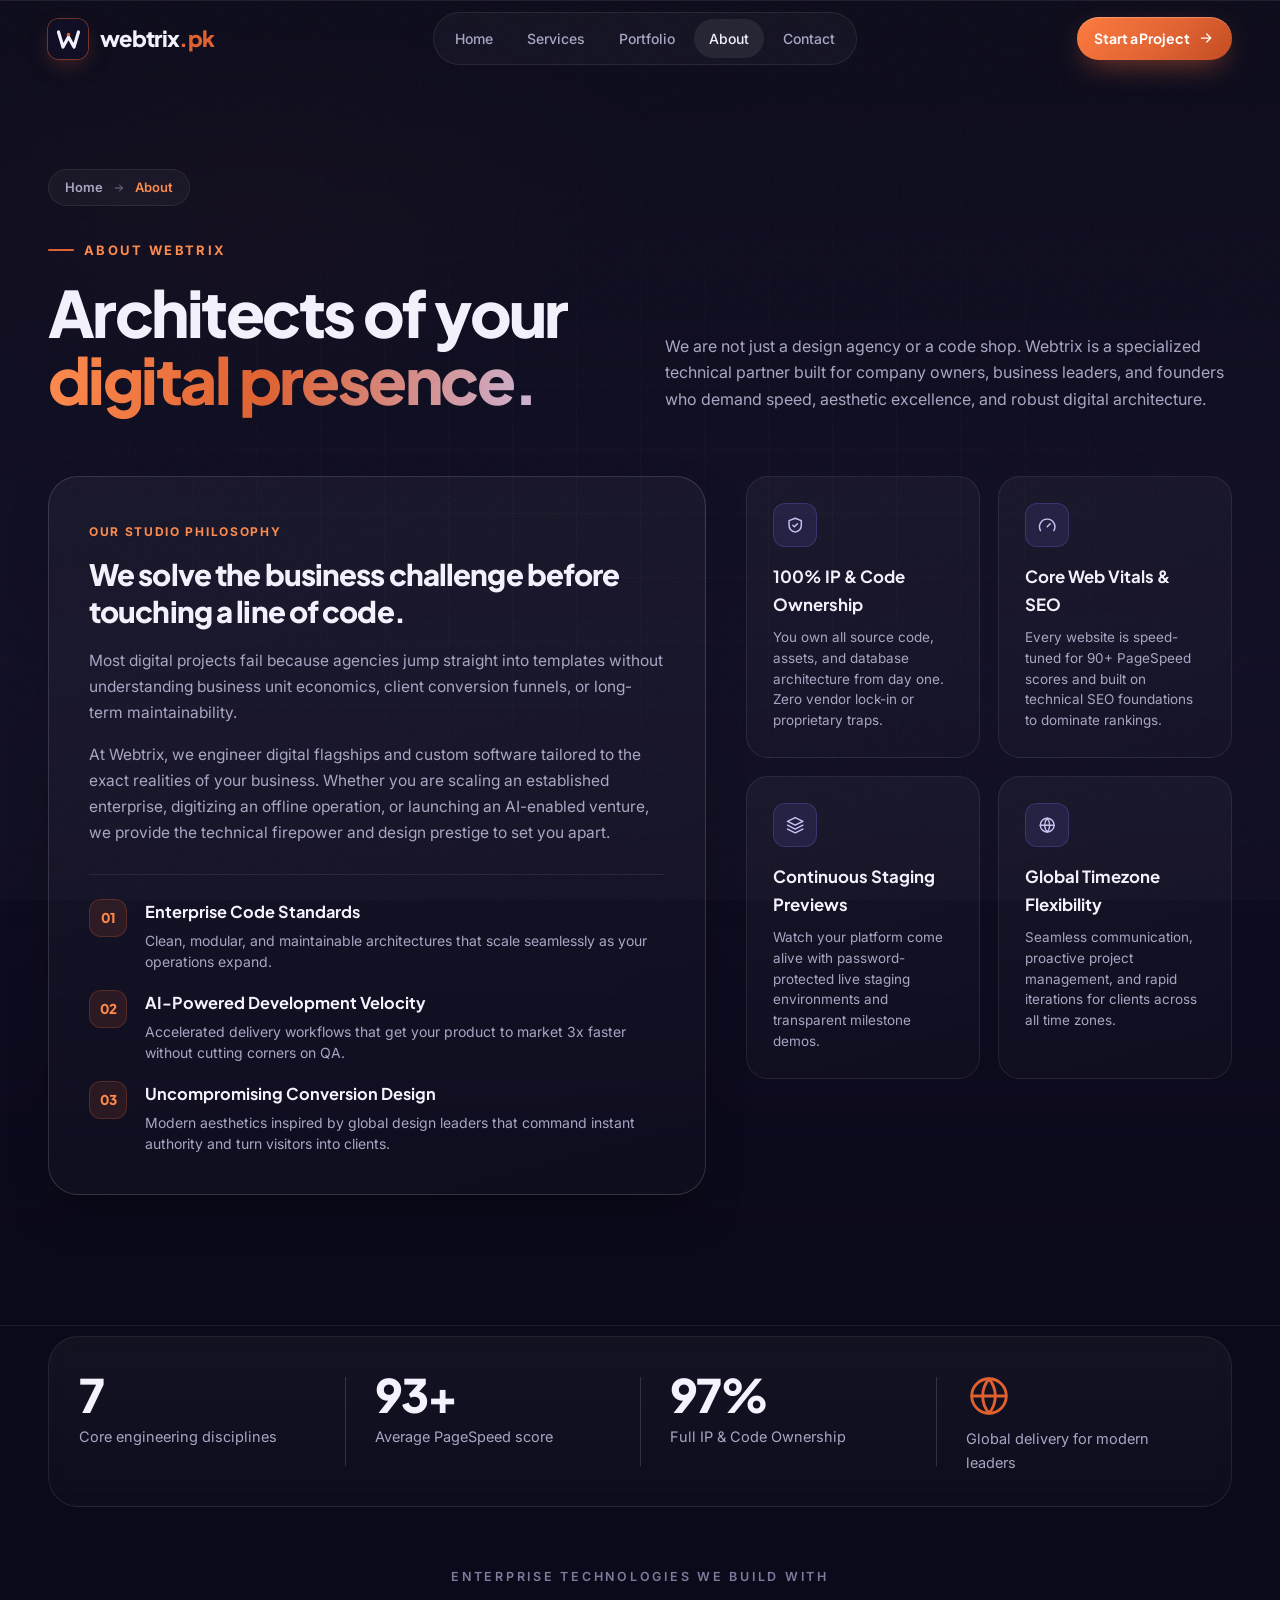
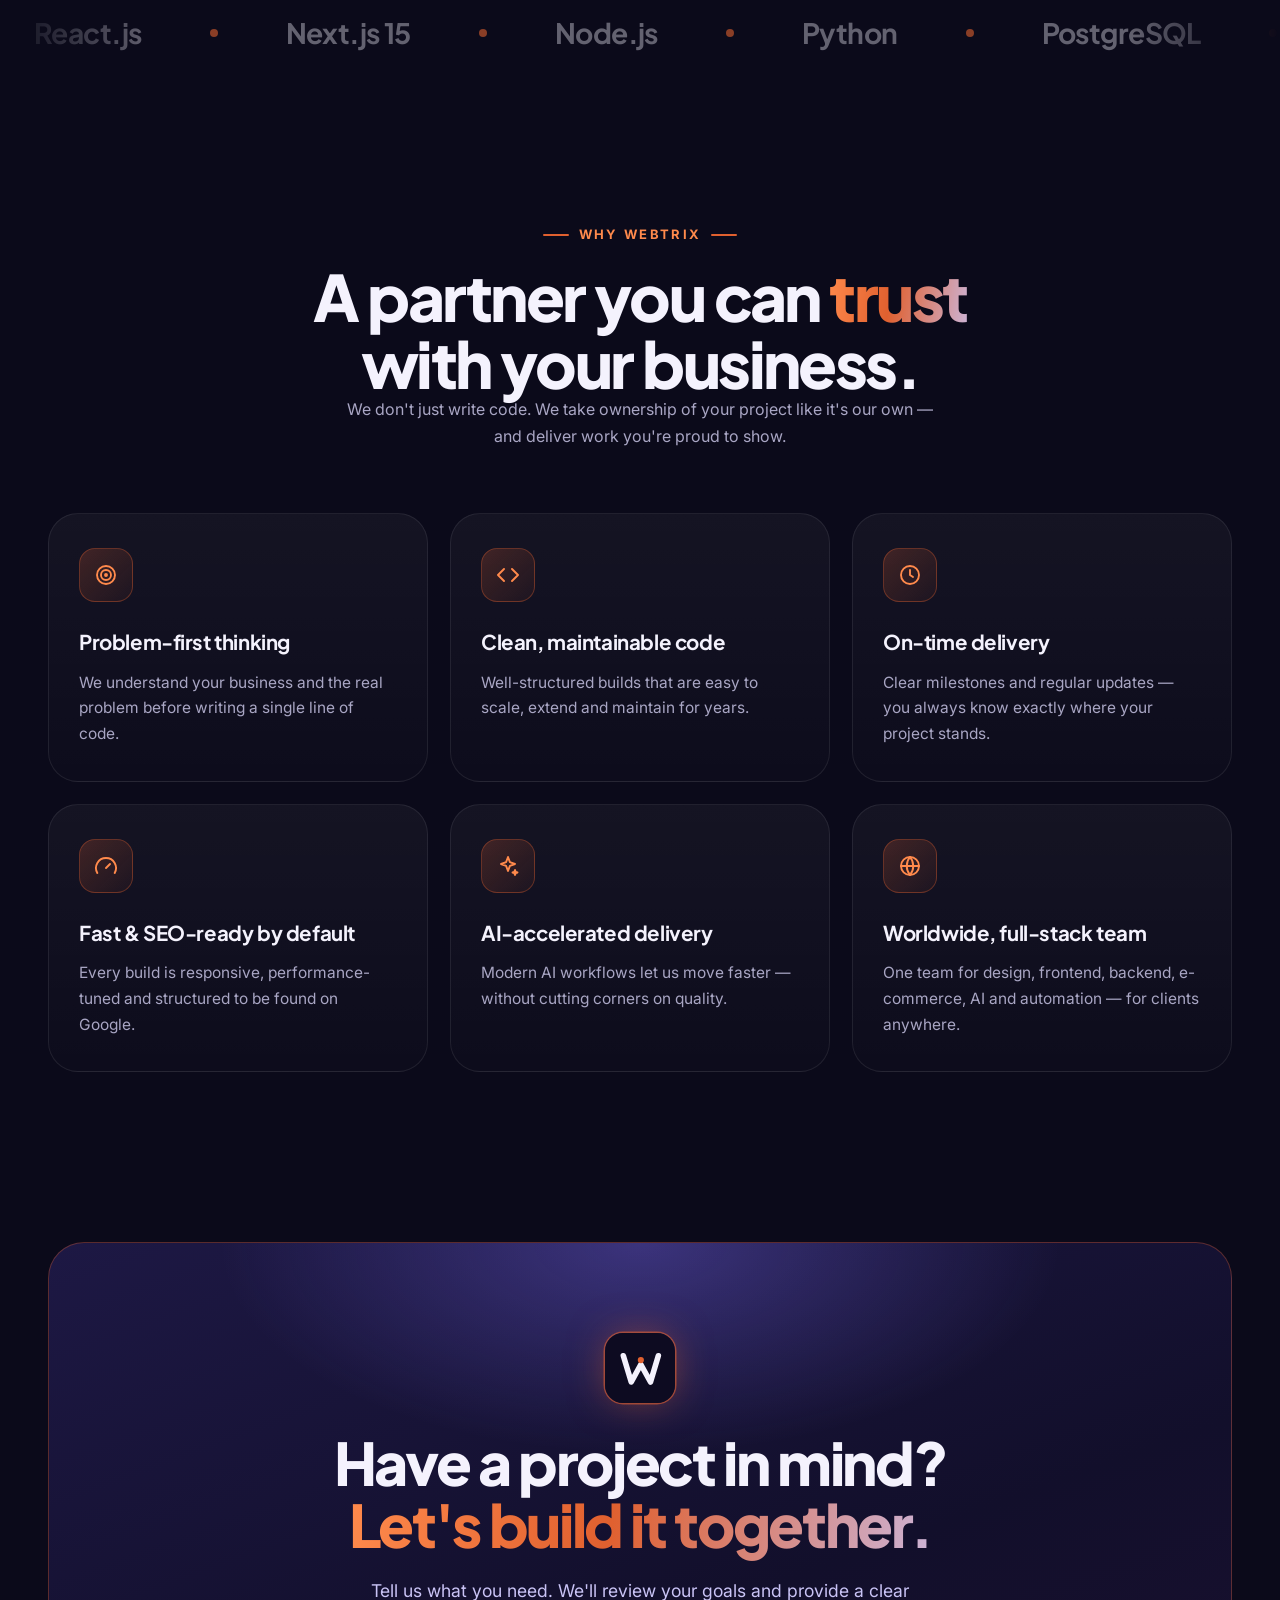
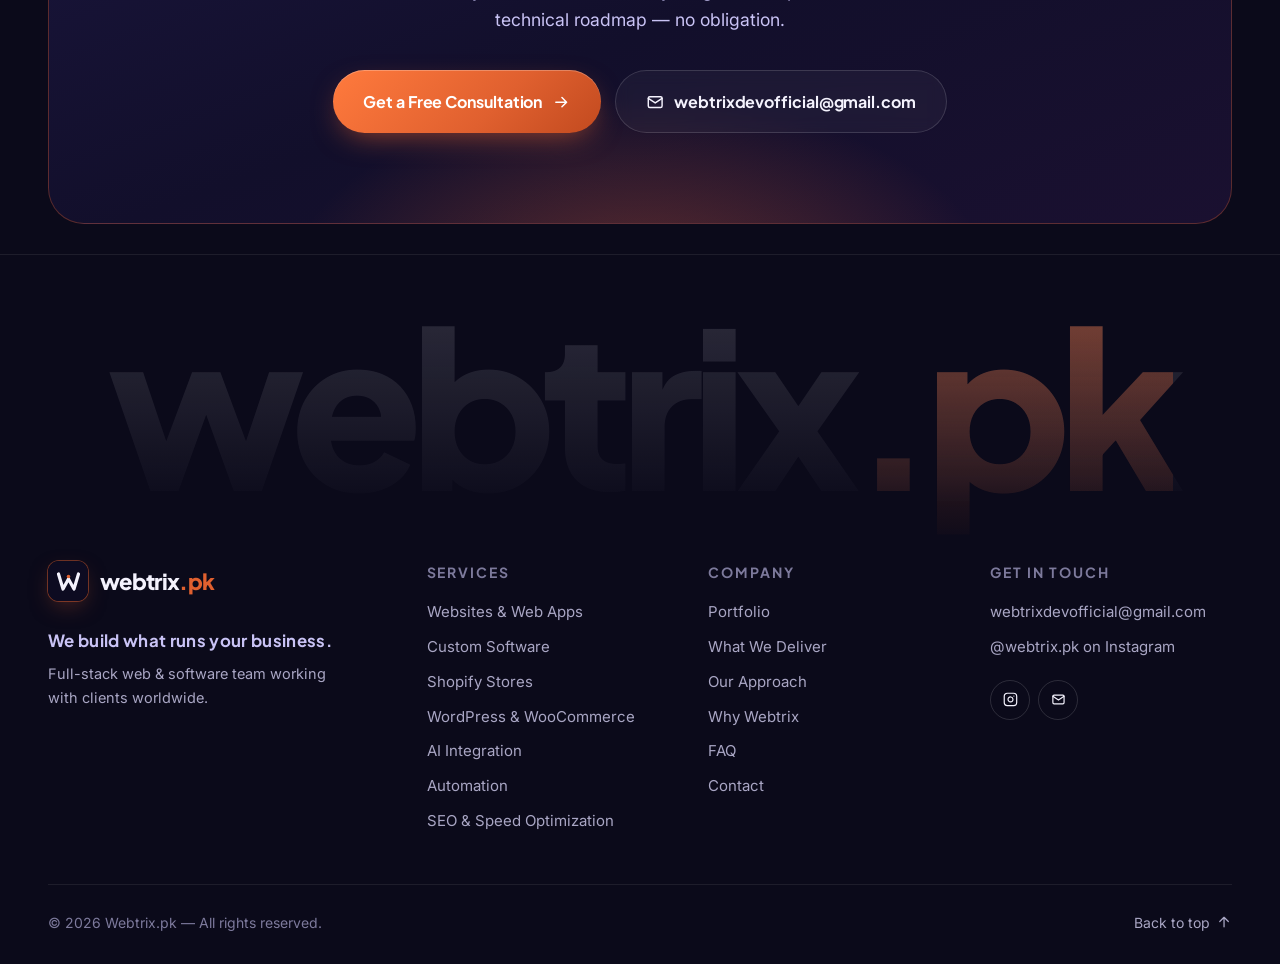
==== commit 091cfae5: "hello" ====
--- a/about.html
+++ b/about.html
@@ -20,7 +20,7 @@
   <link rel="preconnect" href="https://fonts.gstatic.com" crossorigin />
   <link href="https://fonts.googleapis.com/css2?family=Inter:wght@400;500;600;700&family=Plus+Jakarta+Sans:wght@500;600;700;800&display=swap" rel="stylesheet" />
 
-  <link rel="stylesheet" href="css/style.css?v=9.0" />
+  <link rel="stylesheet" href="css/style.css?v=10.0" />
 
 </head>
 <body>
@@ -56,6 +56,7 @@
 
   <div class="noise" aria-hidden="true"></div>
   <div class="cursor-glow" aria-hidden="true"></div>
+  <div class="scroll-progress" aria-hidden="true"><span id="scrollProgress"></span></div>
 
   <!-- ================= NAVIGATION ================= -->
   <header class="nav" id="nav">
@@ -107,6 +108,7 @@
       <div class="container">
         <div class="section-head split">
           <div>
+            <nav class="crumbs reveal" aria-label="Breadcrumb"><a href="index.html">Home</a><svg class="i" aria-hidden="true"><use href="#i-arrow" /></svg><span aria-current="page">About</span></nav>
             <span class="kicker reveal">About Webtrix</span>
             <h1 class="section-title reveal" data-delay="1">Architects of your <span class="text-gradient">digital presence.</span></h1>
           </div>
@@ -177,6 +179,41 @@
       </div>
     </section>
 
+    <!-- ================= STUDIO IN NUMBERS ================= -->
+    <section class="about-numbers" aria-label="Webtrix in numbers">
+      <div class="container">
+        <div class="stats reveal">
+          <div class="stat">
+            <div class="stat-num"><span class="count" data-to="7">0</span></div>
+            <div class="stat-label">Core engineering disciplines</div>
+          </div>
+          <div class="stat">
+            <div class="stat-num"><span class="count" data-to="95">0</span>+</div>
+            <div class="stat-label">Average PageSpeed score</div>
+          </div>
+          <div class="stat">
+            <div class="stat-num"><span class="count" data-to="100">0</span>%</div>
+            <div class="stat-label">Full IP &amp; Code Ownership</div>
+          </div>
+          <div class="stat">
+            <div class="stat-num"><svg class="i stat-icon"><use href="#i-globe" /></svg></div>
+            <div class="stat-label">Global delivery for modern leaders</div>
+          </div>
+        </div>
+      </div>
+    </section>
+
+    <!-- ================= TECH MARQUEE ================= -->
+    <section class="marquee-section" aria-label="Technologies we use">
+      <p class="marquee-title">Enterprise Technologies We Build With</p>
+      <div class="marquee">
+        <div class="marquee-track">
+          <span>React.js</span><span>Next.js 15</span><span>Node.js</span><span>Python</span><span>PostgreSQL</span><span>Supabase</span><span>Shopify Plus</span><span>Liquid</span><span>WordPress</span><span>WooCommerce</span><span>OpenAI API</span><span>Claude 3.5</span><span>REST APIs</span><span>Technical SEO</span>
+          <span aria-hidden="true">React.js</span><span aria-hidden="true">Next.js 15</span><span aria-hidden="true">Node.js</span><span aria-hidden="true">Python</span><span aria-hidden="true">PostgreSQL</span><span aria-hidden="true">Supabase</span><span aria-hidden="true">Shopify Plus</span><span aria-hidden="true">Liquid</span><span aria-hidden="true">WordPress</span><span aria-hidden="true">WooCommerce</span><span aria-hidden="true">OpenAI API</span><span aria-hidden="true">Claude 3.5</span><span aria-hidden="true">REST APIs</span><span aria-hidden="true">Technical SEO</span>
+        </div>
+      </div>
+    </section>
+
     <!-- ================= WHY WEBTRIX ================= -->
     <section class="section why" id="why">
       <div class="container">
@@ -347,6 +384,6 @@
     </div>
   </div>
 
-  <script src="js/main.js?v=9.0"></script>
+  <script src="js/main.js?v=10.0"></script>
 </body>
 </html>
--- a/css/style.css
+++ b/css/style.css
@@ -1671,6 +1671,7 @@
 .form-done > p { max-width: 440px; margin: 0 auto; font-size: 15px; color: var(--muted); }
 .form-done > p strong { color: var(--text); }
 .form-done .next-steps { margin: 26px 0; text-align: left; }
+.form-done .next-title { font-size: 1.05rem; letter-spacing: -.01em; }
 .done-actions { display: flex; flex-wrap: wrap; justify-content: center; gap: 10px; }
 
 /* Fallback when online sending is unavailable */
@@ -1759,6 +1760,107 @@
   html { scroll-behavior: auto; }
 }
 
+
+/* ================= PAGE POLISH ================= */
+/* Scroll progress bar */
+.scroll-progress { position: fixed; top: 0; left: 0; right: 0; height: 3px; z-index: 101; pointer-events: none; }
+.scroll-progress span { display: block; height: 100%; width: 100%; transform-origin: 0 50%; transform: scaleX(0); background: linear-gradient(90deg, #FF8A4C, #E0602F 50%, #7B6CF6); box-shadow: 0 0 12px rgba(224, 96, 47, .6); }
+
+/* Breadcrumbs on inner pages */
+.crumbs {
+  display: flex; align-items: center; gap: 10px; width: max-content; max-width: 100%; margin-bottom: 26px;
+  padding: 7px 16px; border-radius: 999px; font-size: 13px; font-weight: 600; color: var(--muted);
+  background: rgba(255, 255, 255, .04); border: 1px solid var(--border); backdrop-filter: blur(8px);
+}
+.crumbs a { transition: color .25s; }
+.crumbs a:hover { color: var(--text); }
+.crumbs .i { width: 12px; height: 12px; color: var(--muted-2); }
+.crumbs [aria-current] { color: var(--orange-2); }
+
+/* Inner-page header: stronger glow behind the title */
+.page-top::after {
+  content: ""; position: absolute; z-index: -1; pointer-events: none;
+  top: -120px; left: -10%; width: 60%; height: 520px; border-radius: 50%;
+  background: radial-gradient(closest-side, rgba(224, 96, 47, .16), transparent);
+  filter: blur(30px);
+}
+
+/* What We Deliver: last wide card fills its row instead of leaving a gap */
+.bento > .b-wide:last-child { grid-column: 1 / -1; }
+
+/* ---------- Home: services overview ---------- */
+.home-services { padding-bottom: 60px; }
+.hs-grid { display: grid; grid-template-columns: repeat(4, 1fr); gap: 18px; }
+.hs-card {
+  position: relative; display: flex; flex-direction: column; padding: 28px 24px 24px; border-radius: 24px; overflow: hidden;
+  background: linear-gradient(180deg, rgba(255, 255, 255, .045), rgba(255, 255, 255, .012));
+  border: 1px solid var(--border); isolation: isolate;
+  transition: transform .45s var(--ease), border-color .35s, background .35s;
+}
+.hs-card::before {
+  content: ""; position: absolute; inset: 0; z-index: -1; opacity: 0; transition: opacity .4s;
+  background: radial-gradient(320px circle at var(--mx, 50%) var(--my, 0%), rgba(224, 96, 47, .16), transparent 55%);
+}
+.hs-card:hover { transform: translateY(-6px); border-color: rgba(224, 96, 47, .4); }
+.hs-card:hover::before { opacity: 1; }
+.hs-num { position: absolute; top: 22px; right: 24px; font-family: var(--f-head); font-size: 13px; font-weight: 700; color: var(--muted-2); }
+.hs-icon {
+  width: 50px; height: 50px; display: grid; place-items: center; margin-bottom: 22px; border-radius: 15px;
+  color: var(--orange-2); background: rgba(224, 96, 47, .12); border: 1px solid rgba(224, 96, 47, .28);
+  transition: transform .45s var(--ease), background .35s;
+}
+.hs-icon .i { width: 22px; height: 22px; }
+.hs-card:hover .hs-icon { transform: rotate(-6deg) scale(1.06); background: rgba(224, 96, 47, .2); }
+.hs-card h3 { font-family: var(--f-head); font-size: 1.15rem; letter-spacing: -.02em; line-height: 1.3; margin-bottom: 8px; }
+.hs-card p { color: var(--muted); font-size: 14.5px; line-height: 1.55; margin-bottom: 22px; }
+.hs-link { margin-top: auto; display: inline-flex; align-items: center; gap: 6px; font-size: 14px; font-weight: 700; color: var(--lilac); transition: color .3s, gap .3s; }
+.hs-card:hover .hs-link { color: var(--orange-2); gap: 10px; }
+.hs-cta { background: linear-gradient(160deg, rgba(224, 96, 47, .22), rgba(123, 108, 246, .14)); border-color: rgba(224, 96, 47, .35); }
+.hs-cta .hs-icon { background: var(--grad-btn); color: #fff; border-color: transparent; }
+.hs-cta .hs-link { color: var(--orange-2); }
+
+/* ---------- Home: featured work ---------- */
+.home-work { padding-top: 70px; }
+.hw-lead { display: flex; flex-direction: column; align-items: flex-start; gap: 22px; }
+.hw-lead .section-lead { margin-top: 0; }
+.hw-grid { display: grid; grid-template-columns: 1.35fr 1fr; grid-template-rows: 1fr 1fr; gap: 20px; }
+.hw-card {
+  position: relative; display: block; min-height: 260px; border-radius: var(--radius-lg); overflow: hidden;
+  border: 1px solid var(--border); background: #0D0B21; isolation: isolate;
+  transition: transform .5s var(--ease), border-color .4s, box-shadow .5s var(--ease);
+}
+.hw-large { grid-row: span 2; min-height: 540px; }
+.hw-card img { position: absolute; inset: 0; width: 100%; height: 100%; object-fit: cover; object-position: top center; transition: transform 1.2s var(--ease); }
+.hw-card::after {
+  content: ""; position: absolute; inset: 0; z-index: 1;
+  background: linear-gradient(180deg, transparent 35%, rgba(11, 10, 26, .55) 60%, rgba(11, 10, 26, .96) 100%);
+}
+.hw-card:hover { transform: translateY(-6px); border-color: rgba(224, 96, 47, .45); box-shadow: 0 40px 80px -40px rgba(224, 96, 47, .45); }
+.hw-card:hover img { transform: scale(1.05); }
+.hw-info { position: absolute; left: 0; right: 0; bottom: 0; z-index: 2; padding: 26px 28px; }
+.hw-cat { font-size: 12px; font-weight: 700; letter-spacing: .12em; text-transform: uppercase; color: var(--orange-2); }
+.hw-info h3 { font-family: var(--f-head); font-size: 1.35rem; letter-spacing: -.025em; margin-top: 6px; }
+.hw-large .hw-info h3 { font-size: clamp(1.5rem, 2.4vw, 2rem); }
+.hw-chips { display: flex; flex-wrap: wrap; gap: 6px; margin-top: 12px; }
+.hw-chips span { padding: 4px 11px; border-radius: 999px; font-size: 12px; font-weight: 600; color: var(--lilac); background: rgba(255, 255, 255, .08); border: 1px solid var(--border-2); backdrop-filter: blur(6px); }
+.hw-arrow {
+  position: absolute; top: 18px; right: 18px; z-index: 2; width: 44px; height: 44px; display: grid; place-items: center; border-radius: 50%;
+  color: #fff; background: rgba(11, 10, 26, .55); border: 1px solid var(--border-2); backdrop-filter: blur(8px);
+  transform: scale(.85); opacity: 0; transition: transform .4s var(--ease), opacity .4s, background .3s;
+}
+.hw-card:hover .hw-arrow, .hw-card:focus-visible .hw-arrow { transform: none; opacity: 1; background: var(--orange); }
+
+/* ---------- About: numbers band ---------- */
+.about-numbers { padding: 10px 0 20px; }
+.about-numbers .stats { margin-top: 0; }
+
+/* ---------- Portfolio: odd last card spans the full row ---------- */
+@media (min-width: 1025px) {
+  .pf-card.pf-span { grid-column: 1 / -1; flex-direction: row; }
+  .pf-card.pf-span .pf-media { flex: 0 0 56%; aspect-ratio: auto; min-height: 340px; }
+  .pf-card.pf-span .pf-info { flex: 1; justify-content: center; padding: 34px 36px; }
+}
+
 /* ================= RESPONSIVE ================= */
 @media (max-width: 1140px) {
   .nav-links a { padding: 8px 11px; font-size: 13.5px; }
@@ -1797,8 +1899,17 @@
   .steps-line { display: none; }
 
   .why-grid { grid-template-columns: repeat(2, 1fr); }
+  .hs-grid { grid-template-columns: repeat(2, 1fr); }
+  .hw-grid { grid-template-columns: 1fr 1fr; grid-template-rows: auto; }
+  .hw-large { grid-column: 1 / -1; grid-row: auto; min-height: 400px; }
 
   .faq-inner, .contact-inner { grid-template-columns: 1fr; gap: 50px; }
+  /* Smaller screens: intro, then the form, then the supporting info */
+  .contact-inner { display: flex; flex-direction: column; gap: 0; }
+  .contact-info { display: contents; }
+  .contact-form { order: 1; margin-top: 36px; }
+  .next-steps, .contact-cards, .promise { order: 2; }
+  .next-steps { margin-top: 40px; }
   .faq-head { position: static; }
 
   .footer-grid { grid-template-columns: 1fr 1fr; }
@@ -1843,6 +1954,11 @@
   .lb-close { top: 14px; right: 14px; width: 42px; height: 42px; }
 
   .bento { grid-template-columns: 1fr; }
+  .hs-grid, .hw-grid { grid-template-columns: 1fr; }
+  .hw-card { min-height: 240px; }
+  .hw-large { min-height: 300px; }
+  .hw-arrow { opacity: 1; transform: none; }
+  .page-top::after { width: 100%; left: -30%; }
   .b-wide { grid-column: span 1; }
   .score-mock { gap: 12px; }
   .score b { font-size: 18px; }
